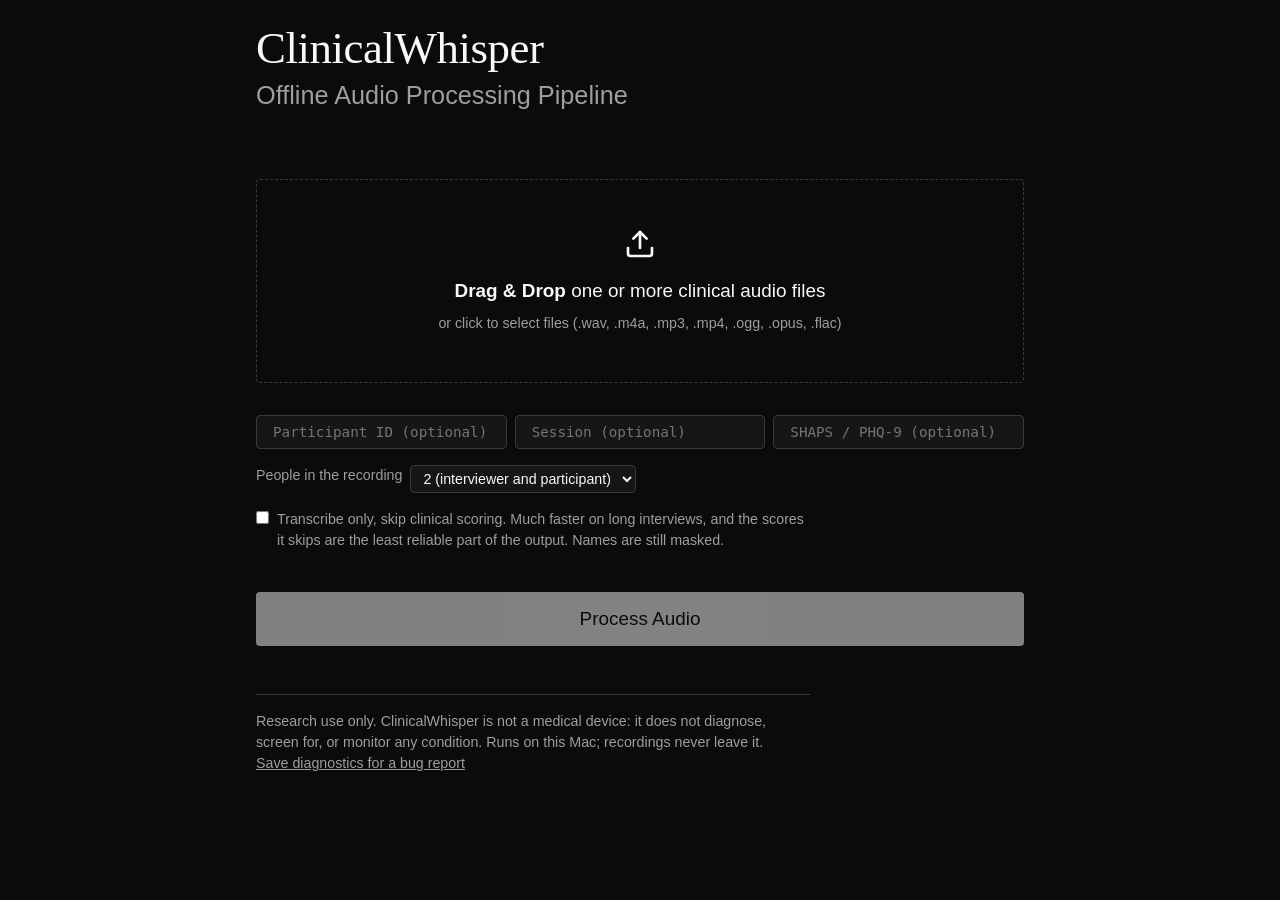
==== www/index.html @ d050a4d9 "feat: ClinicalWhisper 5.2.0 release build Data folder outside Documents, keep-awake, time estimate, " ====
<!DOCTYPE html>
<html lang="en">
<head>
    <meta charset="UTF-8">
    <meta name="viewport" content="width=device-width, initial-scale=1.0">
    <title>ClinicalWhisper</title>
    <!-- No remote font/CDN requests: this app must work fully offline, and a
         clinical tool should not phone out to Google while handling PHI.
         style.css falls back to system faces (Avenir Next, Didot, SFMono). -->
    <link rel="stylesheet" href="style.css">
</head>
<body>
    <div class="container">
        <header>
            <h1>ClinicalWhisper</h1>
            <p class="subtitle">Offline Audio Processing Pipeline</p>
        </header>

        <main>
            <div class="crash-notice hidden" id="crash-notice" role="alert">
                <p><strong>ClinicalWhisper stopped while processing last time</strong>
                    <span id="crash-stage"></span></p>
                <p class="crash-help">To report it, save diagnostics and email the zip. It holds logs and a description of this Mac, with file names removed; no audio or transcripts.</p>
                <div class="crash-actions">
                    <button class="btn-secondary save-diagnostics" id="btn-reveal-logs">Save diagnostics</button>
                    <button class="btn-clear" id="btn-dismiss-crash">Dismiss</button>
                </div>
            </div>
            <div class="crash-notice hidden" id="sync-notice" role="alert">
                <p><strong>Some results are in a folder that syncs to the cloud</strong></p>
                <p class="crash-help" id="sync-notice-text"></p>
            </div>
            <div class="crash-notice hidden" id="filevault-notice" role="alert">
                <p><strong>This Mac's disk is not encrypted</strong></p>
                <p class="crash-help">FileVault is off, so transcripts, results and audio copies are stored unencrypted. ClinicalWhisper does not encrypt files itself. Turn on FileVault in System Settings, Privacy &amp; Security, before processing identifiable recordings.</p>
            </div>
            <div class="panel">
                <div class="upload-zone" id="drop-zone">
                    <div class="upload-content">
                        <svg xmlns="http://www.w3.org/2000/svg" width="32" height="32" viewBox="0 0 24 24" fill="none" stroke="currentColor" stroke-width="2" stroke-linecap="round" stroke-linejoin="round">
                            <path d="M21 15v4a2 2 0 0 1-2 2H5a2 2 0 0 1-2-2v-4"></path>
                            <polyline points="17 8 12 3 7 8"></polyline>
                            <line x1="12" y1="3" x2="12" y2="15"></line>
                        </svg>
                        <p><strong>Drag &amp; Drop</strong> one or more clinical audio files</p>
                        <p class="text-sm">or click to select files (.wav, .m4a, .mp3, .mp4, .ogg, .opus, .flac)</p>
                    </div>
                    <input type="file" id="file-input" accept=".wav,.m4a,.mp3,.mp4,.ogg,.opus,.flac,.aac" multiple hidden>
                </div>

                <div class="selected-files hidden" id="file-info">
                    <div class="file-list-header">
                        <span id="file-count">0 files selected</span>
                        <button class="btn-clear" id="btn-clear">Clear all</button>
                    </div>
                    <ul class="file-list" id="file-list"></ul>
                </div>

                <div class="study-meta">
                    <input type="text" id="participant-id" placeholder="Participant ID (optional)" title="Leave blank to use each file's name as its participant ID.">
                    <input type="text" id="session-label" placeholder="Session (optional)">
                    <input type="text" id="criterion-score" placeholder="SHAPS / PHQ-9 (optional)">
                </div>

                <label class="option-row" for="num-speakers">
                    <span>People in the recording</span>
                    <select id="num-speakers">
                        <option value="2" selected>2 (interviewer and participant)</option>
                        <option value="3">3</option>
                        <option value="4">4</option>
                        <option value="">Not sure, or a group</option>
                    </select>
                </label>

                <label class="option-row">
                    <input type="checkbox" id="transcribe-only">
                    <span>Transcribe only, skip clinical scoring. Much faster on long
                        interviews, and the scores it skips are the least reliable part
                        of the output. Names are still masked.
                        <em id="transcribe-only-hint"></em></span>
                </label>

                <p class="text-sm estimate" id="estimate"></p>
                <button class="btn-primary" id="btn-process" disabled>Process Audio</button>
            </div>

            <div class="console-panel hidden" id="console-panel">
                <div class="console-header">
                    <span class="status-indicator processing" id="status-dot"></span>
                    <span id="status-text">Processing Pipeline...</span>
                    <span class="progress-count" id="progress-count"></span>
                    <button class="btn-cancel" id="btn-cancel">Stop</button>
                </div>
                <div class="stage-line"><span id="stage-label"></span><span id="stage-detail"></span></div>
                <div class="progress-track"><div class="progress-bar" id="progress-bar"></div></div>
                <div class="console-output" id="console-output"></div>
            </div>

            <div class="result-panel hidden" id="result-panel">
                <div class="result-header">
                    <h3>Clinical Analysis Results</h3>
                    <div class="export-group">
                        <span class="text-sm">Save as</span>
                        <button class="btn-secondary" data-fmt="csv">CSV</button>
                        <button class="btn-secondary" data-fmt="json">JSON</button>
                        <button class="btn-secondary" data-fmt="md">Report</button>
                        <button class="btn-secondary" id="btn-open-results">Open results folder</button>
                    </div>
                </div>

                <div class="result-tabs" id="result-tabs"></div>

                <div class="roles-bar hidden" id="roles-bar">
                    <span class="text-sm">Speakers:</span>
                    <span id="roles-summary" class="roles-summary"></span>
                    <label class="text-sm" for="interviewer-select">Interviewer:</label>
                    <select id="interviewer-select"></select>
                    <button class="btn-secondary" id="btn-swap-roles">Apply</button>
                </div>

                <div class="view-switch" id="view-switch">
                    <button class="view-btn active" data-view="scores">Measurements</button>
                    <button class="view-btn" data-view="transcript">Transcript</button>
                    <button class="view-btn" data-view="json">JSON</button>
                </div>

                <div id="view-scores" class="result-view">
                    <p class="text-sm scores-note hidden" id="scores-note">Clinical scores were not run for this
                        recording (Transcribe only). The numbers below are voice and timing measurements
                        taken directly from the audio.</p>
                    <div id="result-content" class="result-grid"></div>
                    <div id="impression-block"></div>
                </div>
                <div id="view-transcript" class="result-view hidden">
                    <pre class="text-block" id="transcript-content"></pre>
                </div>
                <div id="view-json" class="result-view hidden">
                    <pre class="text-block" id="json-content"></pre>
                </div>
            </div>
        </main>
        <footer class="intended-use">
            Research use only. ClinicalWhisper is not a medical device: it does not diagnose,
            screen for, or monitor any condition. Runs on this Mac; recordings never leave it.
            <span id="app-version"></span>
            <button class="link-button save-diagnostics" id="btn-save-diagnostics">Save diagnostics for a bug report</button>
        </footer>
    </div>

    <script src="script.js"></script>
</body>
</html>
---- www/style.css ----
/* Impeccable Design Language CSS */
/* Rules applied: OKLCH colors, 8px spatial grid, fluid typography (clamp), no bouncy motion, no AI gradients, minimal card nesting */

:root {
    /* Black & White Monochrome Palette */
    --color-bg: oklch(15% 0 0); /* very dark gray */
    --color-surface: oklch(20% 0 0);
    --color-border: oklch(35% 0 0);
    --color-text: oklch(98% 0 0); /* near white */
    --color-text-muted: oklch(70% 0 0);
    
    --color-primary: oklch(98% 0 0); /* white */
    --color-primary-hover: oklch(85% 0 0); /* light gray */
    --color-danger: oklch(60% 0.15 25); /* Muted red for errors */
    --color-success: oklch(80% 0 0); /* light gray for success */

    /* 8px Spatial Grid */
    --space-1: 0.25rem; /* 4px */
    --space-2: 0.5rem;  /* 8px */
    --space-3: 1rem;    /* 16px */
    --space-4: 1.5rem;  /* 24px */
    --space-5: 2rem;    /* 32px */
    --space-6: 3rem;    /* 48px */
    --space-8: 4rem;    /* 64px */

    /* Typography */
    --font-heading: 'Didot', 'Bodoni MT', 'Times New Roman', serif;
    --font-sans: 'Avenir Next', 'Avenir', -apple-system, BlinkMacSystemFont, sans-serif;
    --font-mono: 'JetBrains Mono', ui-monospace, SFMono-Regular, monospace;
    
    /* Fluid Type Scale using clamp */
    --text-sm: clamp(0.8rem, 0.17vw + 0.76rem, 0.89rem);
    --text-base: clamp(1rem, 0.34vw + 0.91rem, 1.19rem);
    --text-lg: clamp(1.25rem, 0.61vw + 1.1rem, 1.58rem);
    --text-xl: clamp(1.56rem, 1vw + 1.31rem, 2.11rem);
    --text-2xl: clamp(1.95rem, 1.56vw + 1.56rem, 2.81rem);

    /* Motion (Linear / ease-out only, no bounce) */
    --transition-fast: 150ms ease-out;
    --transition-base: 250ms ease-out;
}

* {
    box-sizing: border-box;
    margin: 0;
    padding: 0;
}

body {
    font-family: var(--font-sans);
    font-size: var(--text-base);
    color: var(--color-text);
    background-color: var(--color-bg);
    line-height: 1.5;
    -webkit-font-smoothing: antialiased;
    padding: var(--space-4) var(--space-3);
    /* Avoid excessive centering, keep content natural flow but bounded */
    max-width: 800px;
    margin: 0 auto;
}

/* Typography */
h1 {
    font-family: var(--font-heading);
    font-size: var(--text-2xl);
    font-weight: 400;
    line-height: 1.1;
    letter-spacing: -0.01em;
    margin-bottom: var(--space-1);
}

.subtitle {
    font-size: var(--text-lg);
    color: var(--color-text-muted);
    margin-bottom: var(--space-8);
    font-weight: 400;
}

/* Layout - No cards inside cards */
.panel {
    margin-bottom: var(--space-6);
}

/* Forms */
.form-group {
    margin-bottom: var(--space-5);
}

label {
    display: block;
    font-size: var(--text-sm);
    font-weight: 500;
    margin-bottom: var(--space-2);
}

input[type="text"],
input[type="password"] {
    width: 100%;
    padding: var(--space-3);
    font-size: var(--text-base);
    font-family: var(--font-mono);
    border: 1px solid var(--color-border);
    background-color: var(--color-surface);
    border-radius: 4px; /* Minimal radius */
    color: var(--color-text);
    transition: border-color var(--transition-fast), box-shadow var(--transition-fast);
}

input:focus {
    outline: none;
    border-color: var(--color-primary);
    box-shadow: 0 0 0 3px rgba(255, 255, 255, 0.2); /* White focus ring */
}

.help-text {
    display: block;
    font-size: var(--text-sm);
    color: var(--color-text-muted);
    margin-top: var(--space-1);
}

/* Upload Zone */
.upload-zone {
    border: 1px dashed var(--color-border);
    background-color: var(--color-bg);
    padding: var(--space-6) var(--space-4);
    text-align: center; /* Exception: logical for dropzones */
    border-radius: 4px;
    cursor: pointer;
    transition: background-color var(--transition-fast), border-color var(--transition-fast);
    margin-bottom: var(--space-5);
}

.upload-zone:hover, .upload-zone.dragover {
    background-color: var(--color-surface);
    border-color: var(--color-text-muted);
}

.upload-content p {
    margin-top: var(--space-2);
}

.upload-content strong {
    font-weight: 600;
}

.selected-file {
    display: flex;
    justify-content: space-between;
    align-items: center;
    padding: var(--space-3);
    background-color: var(--color-surface);
    border: 1px solid var(--color-border);
    border-radius: 4px;
    margin-bottom: var(--space-5);
    font-family: var(--font-mono);
    font-size: var(--text-sm);
}

.selected-file.hidden {
    display: none;
}

.btn-clear {
    background: none;
    border: none;
    color: var(--color-text-muted);
    cursor: pointer;
    font-size: var(--text-base);
    transition: color var(--transition-fast);
}

.btn-clear:hover {
    color: var(--color-danger);
}

/* Buttons */
.btn-primary {
    width: 100%;
    padding: var(--space-3);
    font-size: var(--text-base);
    font-weight: 500;
    color: var(--color-bg);
    background-color: var(--color-primary);
    border: none;
    border-radius: 4px;
    cursor: pointer;
    transition: background-color var(--transition-fast), transform var(--transition-fast), opacity var(--transition-fast);
}

.btn-primary:hover:not(:disabled) {
    background-color: var(--color-primary-hover);
}

.btn-primary:active:not(:disabled) {
    transform: translateY(1px); /* Linear transform, no bounce */
}

.btn-primary:disabled {
    opacity: 0.5;
    cursor: not-allowed;
}

/* Console Panel */
.console-panel {
    border-top: 1px solid var(--color-border);
    padding-top: var(--space-5);
}

.console-panel.hidden {
    display: none;
}

.console-header {
    display: flex;
    align-items: center;
    gap: var(--space-2);
    margin-bottom: var(--space-3);
    font-size: var(--text-sm);
    font-weight: 500;
}

.status-indicator {
    width: 8px;
    height: 8px;
    border-radius: 50%;
    background-color: var(--color-text-muted);
}

.status-indicator.processing {
    background-color: var(--color-primary);
    animation: pulse 2s ease-out infinite;
}

.status-indicator.success {
    background-color: var(--color-success);
}

.status-indicator.error {
    background-color: var(--color-danger);
}

@keyframes pulse {
    0% { opacity: 1; }
    50% { opacity: 0.5; }
    100% { opacity: 1; }
}

.console-output {
    background-color: var(--color-surface);
    border: 1px solid var(--color-border);
    border-radius: 4px;
    padding: var(--space-3);
    font-family: var(--font-mono);
    font-size: var(--text-sm);
    color: var(--color-text-muted);
    min-height: 120px;
    white-space: pre-wrap;
    overflow-y: auto;
}

/* Folder Selection */
.folder-select {
    display: flex;
    align-items: center;
    gap: var(--space-3);
    margin-bottom: var(--space-5);
}

.btn-secondary {
    padding: var(--space-2) var(--space-3);
    font-size: var(--text-sm);
    font-weight: 500;
    color: var(--color-text);
    background-color: transparent;
    border: 1px solid var(--color-border);
    border-radius: 4px;
    cursor: pointer;
    transition: background-color var(--transition-fast);
}

.btn-secondary:hover {
    background-color: var(--color-surface);
}

/* Results Panel */
.result-panel {
    margin-top: var(--space-5);
    padding: var(--space-4);
    background-color: var(--color-surface);
    border: 1px solid var(--color-border);
    border-radius: 4px;
}

.result-panel.hidden {
    display: none;
}

.result-panel h3 {
    margin-bottom: var(--space-4);
    font-size: var(--text-lg);
    font-family: var(--font-heading);
}

.result-grid {
    display: grid;
    grid-template-columns: repeat(auto-fill, minmax(200px, 1fr));
    gap: var(--space-3);
}

.result-item {
    display: flex;
    flex-direction: column;
}

/* Shown when a pipeline stage failed but the run still produced a CSV —
   the blank columns must not read as measured zeros. */
.result-warning {
    grid-column: 1 / -1;
    padding: var(--space-3);
    margin-bottom: var(--space-2);
    border-left: 3px solid #b45309;
    background: rgba(180, 83, 9, 0.08);
    font-size: var(--text-sm);
    line-height: 1.5;
    border-radius: 2px;
}

.result-label {
    font-size: var(--text-sm);
    color: var(--color-text-muted);
}

.result-val {
    font-size: var(--text-base);
    font-family: var(--font-mono);
    color: var(--color-text);
}

/* Utilities */
.text-sm {
    font-size: var(--text-sm);
    color: var(--color-text-muted);
}


/* ==========================================================================
   Batch processing, transcript/JSON views, and multi-format export
   ========================================================================== */

/* --- Selected file list --- */
.selected-files {
    background: var(--color-surface);
    border: 1px solid var(--color-border);
    border-radius: 4px;
    padding: var(--space-3);
    margin-bottom: var(--space-3);
}

.selected-files.hidden,
.result-view.hidden {
    display: none;
}

.file-list-header {
    display: flex;
    justify-content: space-between;
    align-items: center;
    margin-bottom: var(--space-2);
    font-size: var(--text-sm);
    color: var(--color-text-muted);
}

.file-list {
    list-style: none;
    max-height: 220px;
    overflow-y: auto;
}

.file-row {
    display: flex;
    align-items: center;
    gap: var(--space-3);
    padding: var(--space-2) 0;
    border-top: 1px solid var(--color-border);
    font-size: var(--text-sm);
}

.file-row-name {
    flex: 1;
    overflow: hidden;
    text-overflow: ellipsis;
    white-space: nowrap;
}

.file-row-size {
    color: var(--color-text-muted);
    font-family: var(--font-mono);
}

.btn-remove {
    background: none;
    border: none;
    color: var(--color-text-muted);
    cursor: pointer;
    font-size: var(--text-base);
    line-height: 1;
    padding: 0 var(--space-1);
    transition: color var(--transition-fast);
}

.btn-remove:hover { color: var(--color-text); }

/* --- Batch progress --- */
.progress-count {
    margin-left: auto;
    font-family: var(--font-mono);
    font-size: var(--text-sm);
    color: var(--color-text-muted);
}

.progress-track {
    height: 2px;
    background: var(--color-border);
    margin: var(--space-2) 0 var(--space-3);
}

.progress-bar {
    height: 100%;
    width: 0;
    background: var(--color-primary);
    transition: width var(--transition-base);
}

/* --- Result header and export --- */
.result-header {
    display: flex;
    justify-content: space-between;
    align-items: center;
    gap: var(--space-3);
    margin-bottom: var(--space-4);
    flex-wrap: wrap;
}

.result-header h3 {
    margin: 0;
    font-size: var(--text-lg);
    font-family: var(--font-heading);
}

.export-group {
    display: flex;
    align-items: center;
    gap: var(--space-2);
}

/* --- Per-file tabs (batches of 2+) --- */
.result-tabs {
    display: flex;
    gap: var(--space-1);
    overflow-x: auto;
    margin-bottom: var(--space-3);
}

.result-tab {
    background: none;
    border: 1px solid var(--color-border);
    border-radius: 3px;
    color: var(--color-text-muted);
    cursor: pointer;
    font-family: var(--font-sans);
    font-size: var(--text-sm);
    padding: var(--space-1) var(--space-3);
    white-space: nowrap;
    transition: all var(--transition-fast);
}

.result-tab:hover { color: var(--color-text); }

.result-tab.active {
    background: var(--color-surface);
    border-color: var(--color-text-muted);
    color: var(--color-text);
}

.result-tab.failed { border-color: var(--color-danger); }

/* --- Scores / Transcript / JSON switch --- */
.view-switch {
    display: flex;
    gap: var(--space-4);
    border-bottom: 1px solid var(--color-border);
    margin-bottom: var(--space-4);
}

.view-btn {
    background: none;
    border: none;
    border-bottom: 2px solid transparent;
    color: var(--color-text-muted);
    cursor: pointer;
    font-family: var(--font-sans);
    font-size: var(--text-sm);
    padding: var(--space-2) 0;
    transition: all var(--transition-fast);
}

.view-btn:hover { color: var(--color-text); }

.view-btn.active {
    color: var(--color-text);
    border-bottom-color: var(--color-text);
}

/* --- Transcript and JSON panes --- */
.text-block {
    background: var(--color-bg);
    border: 1px solid var(--color-border);
    border-radius: 3px;
    color: var(--color-text);
    font-family: var(--font-mono);
    font-size: var(--text-sm);
    line-height: 1.6;
    max-height: 420px;
    overflow: auto;
    padding: var(--space-3);
    white-space: pre-wrap;
    word-break: break-word;
}

/* --- Clinical narrative --- */
#impression-block h4 {
    font-family: var(--font-heading);
    font-size: var(--text-base);
    margin: var(--space-4) 0 var(--space-2);
}

.impression {
    color: var(--color-text-muted);
    font-size: var(--text-sm);
    line-height: 1.7;
}

.observations {
    color: var(--color-text-muted);
    font-size: var(--text-sm);
    line-height: 1.7;
    padding-left: var(--space-4);
}

/* --- Stop button, stage line, and speaker-role correction --- */
.btn-cancel {
    background: none;
    border: 1px solid var(--color-border);
    border-radius: 3px;
    color: var(--color-text-muted);
    cursor: pointer;
    font-family: var(--font-sans);
    font-size: var(--text-sm);
    margin-left: var(--space-2);
    padding: 2px var(--space-2);
    transition: all var(--transition-fast);
}

.btn-cancel:hover:not(:disabled) {
    border-color: var(--color-danger);
    color: var(--color-danger);
}

.btn-cancel:disabled { opacity: 0.4; cursor: not-allowed; }

.stage-line {
    display: flex;
    justify-content: space-between;
    font-family: var(--font-mono);
    font-size: var(--text-sm);
    color: var(--color-text-muted);
    margin-top: var(--space-2);
}

.roles-bar {
    display: flex;
    align-items: center;
    gap: var(--space-3);
    padding: var(--space-2) 0 var(--space-3);
    flex-wrap: wrap;
}

.roles-bar.hidden { display: none; }

.roles-summary {
    font-family: var(--font-mono);
    font-size: var(--text-sm);
    color: var(--color-text);
}

/* --- Optional study identifiers --- */
.study-meta {
    display: flex;
    gap: var(--space-2);
    margin-bottom: var(--space-3);
}

.study-meta input {
    flex: 1;
    padding: var(--space-2) var(--space-3);
    font-family: var(--font-mono);
    font-size: var(--text-sm);
}

/* Shown once after the previous session ended without a clean shutdown. */
.crash-notice {
    border: 1px solid var(--color-danger);
    border-radius: 8px;
    padding: var(--space-3);
    margin-bottom: var(--space-4);
    background: var(--color-surface);
}
.crash-notice.hidden { display: none; }
.crash-notice p { margin: 0 0 var(--space-2); }
.crash-notice .crash-help { color: var(--color-text-muted); font-size: var(--text-sm); }
.crash-actions { display: flex; gap: var(--space-2); }

/* Intended-use statement: plain text, always visible, not a badge. */
.intended-use {
    margin-top: var(--space-6);
    padding-top: var(--space-3);
    border-top: 1px solid var(--color-border);
    font-size: var(--text-sm);
    color: var(--color-text-muted);
    line-height: 1.5;
    max-width: 70ch;
}

/* Per-recording quality flags: things to check before trusting the numbers. */
.quality-block {
    grid-column: 1 / -1;
    padding: var(--space-3) 0;
    border-bottom: 1px solid var(--color-border);
    font-size: var(--text-sm);
    line-height: 1.5;
}
.quality-block h4 { margin: 0 0 var(--space-2); font-size: var(--text-sm); }
.quality-block ul { margin: 0; padding-left: 1.1em; color: var(--color-text-muted); }

/* Reliability shown under each LLM score, in words and numbers, not colour. */
.result-note {
    font-size: var(--text-sm);
    color: var(--color-text-muted);
    line-height: 1.4;
}
.result-item.unreliable .result-val { color: var(--color-text-muted); }

/* Run options sit with the study fields, above the primary button. */
.option-row {
    display: flex;
    gap: var(--space-2);
    align-items: flex-start;
    margin-bottom: var(--space-3);
    font-size: var(--text-sm);
    color: var(--color-text-muted);
    line-height: 1.45;
    max-width: 70ch;
}
.option-row input { margin-top: 0.15em; flex: none; }

.option-row select, #interviewer-select {
    font: inherit;
    font-size: var(--text-sm);
    color: var(--color-text);
    background: var(--color-surface);
    border: 1px solid var(--color-border);
    border-radius: 4px;
    padding: 4px 8px;
}

.estimate { margin: 0 0 var(--space-2); min-height: 1.2em; }

.link-button {
    background: none;
    border: none;
    padding: 0;
    font: inherit;
    color: var(--color-text-muted);
    text-decoration: underline;
    cursor: pointer;
}
.link-button:hover { color: var(--color-text); }
.link-button:focus-visible { outline: 2px solid var(--color-border); outline-offset: 2px; }

.scores-note { margin: 0 0 var(--space-3); color: var(--color-text-muted); max-width: 70ch; }
.scores-note.hidden { display: none; }
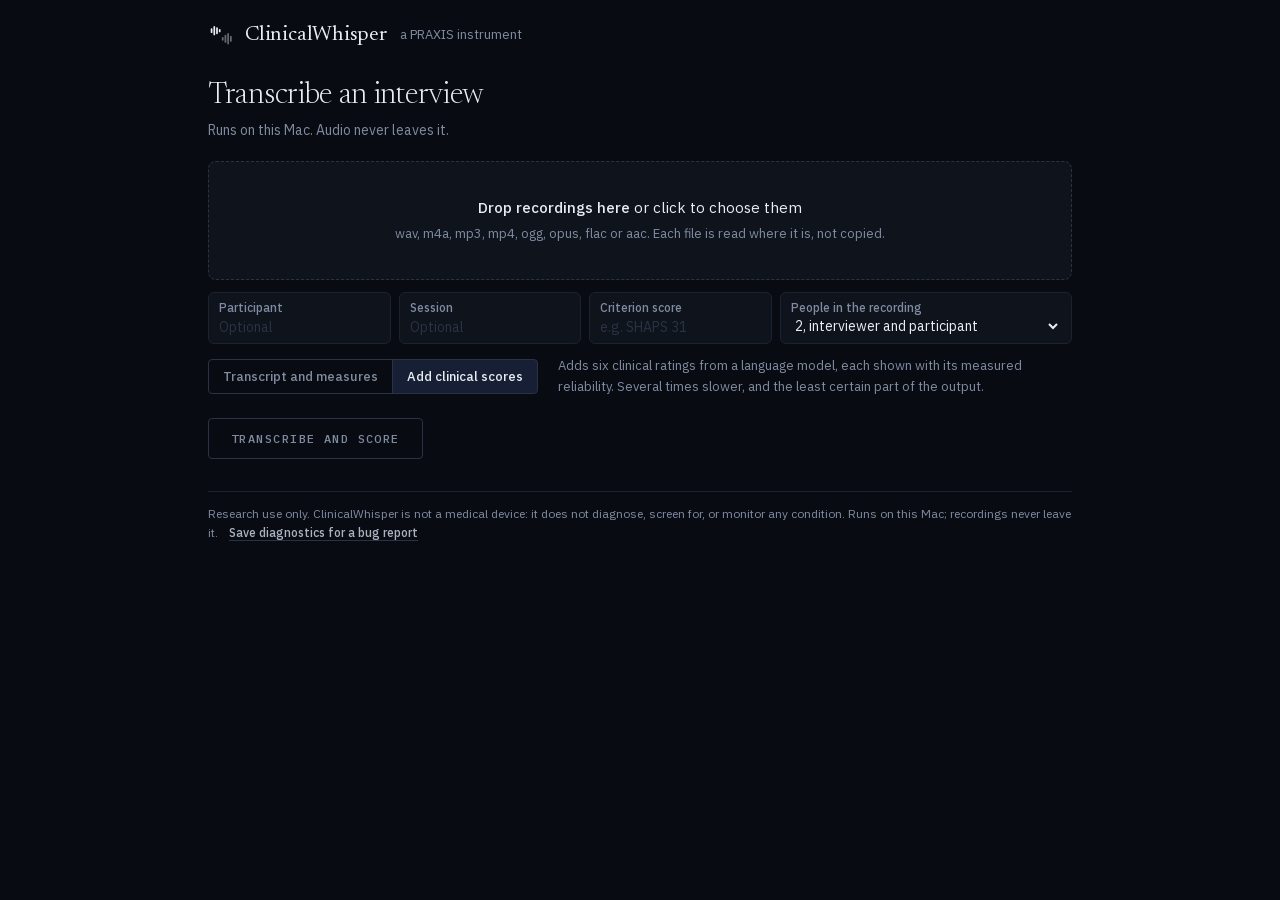
==== commit 4f207a97: "feat(gui): PRAXIS redesign of the app window The approved Sep 18 design: two-voices mark and dock ic" ====
--- a/www/index.html
+++ b/www/index.html
@@ -5,139 +5,175 @@
     <meta name="viewport" content="width=device-width, initial-scale=1.0">
     <title>ClinicalWhisper</title>
     <!-- No remote font/CDN requests: this app must work fully offline, and a
-         clinical tool should not phone out to Google while handling PHI.
-         style.css falls back to system faces (Avenir Next, Didot, SFMono). -->
+         clinical tool should not phone out while handling PHI. The PRAXIS
+         typefaces are bundled in fonts/. -->
+    <link rel="stylesheet" href="fonts.css">
     <link rel="stylesheet" href="style.css">
 </head>
 <body>
+    <svg width="0" height="0" style="position:absolute" aria-hidden="true">
+        <defs>
+            <!-- Two voices taking turns: the interviewer, then the participant. -->
+            <symbol id="cw-mark" viewBox="0 0 48 48"><rect x="5" y="11.5" width="3.2" height="9" rx="1.6" fill="currentColor"/><rect x="10" y="7.5" width="3.2" height="17" rx="1.6" fill="currentColor"/><rect x="15" y="9.5" width="3.2" height="13" rx="1.6" fill="currentColor"/><rect x="20" y="13.0" width="3.2" height="6" rx="1.6" fill="currentColor"/><rect x="25.6" y="27.5" width="3.2" height="7" rx="1.6" fill="currentColor" fill-opacity=".42"/><rect x="30.6" y="23.5" width="3.2" height="15" rx="1.6" fill="currentColor" fill-opacity=".42"/><rect x="35.6" y="20.5" width="3.2" height="21" rx="1.6" fill="currentColor" fill-opacity=".42"/><rect x="40.6" y="25.5" width="3.2" height="11" rx="1.6" fill="currentColor" fill-opacity=".42"/></symbol>
+        </defs>
+    </svg>
+
     <div class="container">
-        <header>
+        <header class="lockup">
+            <svg aria-hidden="true"><use href="#cw-mark"/></svg>
             <h1>ClinicalWhisper</h1>
-            <p class="subtitle">Offline Audio Processing Pipeline</p>
+            <small>a PRAXIS instrument</small>
         </header>
 
         <main>
-            <div class="crash-notice hidden" id="crash-notice" role="alert">
+            <div class="notice hidden" id="crash-notice" role="alert">
                 <p><strong>ClinicalWhisper stopped while processing last time</strong>
                     <span id="crash-stage"></span></p>
-                <p class="crash-help">To report it, save diagnostics and email the zip. It holds logs and a description of this Mac, with file names removed; no audio or transcripts.</p>
-                <div class="crash-actions">
-                    <button class="btn-secondary save-diagnostics" id="btn-reveal-logs">Save diagnostics</button>
-                    <button class="btn-clear" id="btn-dismiss-crash">Dismiss</button>
+                <p class="notice-help">To report it, save diagnostics and email the zip. It holds logs and a description of this Mac, with file names removed; no audio or transcripts.</p>
+                <div class="notice-actions">
+                    <button class="link-button save-diagnostics" id="btn-reveal-logs">Save diagnostics</button>
+                    <button class="link-button" id="btn-dismiss-crash">Dismiss</button>
                 </div>
             </div>
-            <div class="crash-notice hidden" id="sync-notice" role="alert">
+            <div class="notice hidden" id="sync-notice" role="alert">
                 <p><strong>Some results are in a folder that syncs to the cloud</strong></p>
-                <p class="crash-help" id="sync-notice-text"></p>
+                <p class="notice-help" id="sync-notice-text"></p>
             </div>
-            <div class="crash-notice hidden" id="filevault-notice" role="alert">
+            <div class="notice hidden" id="filevault-notice" role="alert">
                 <p><strong>This Mac's disk is not encrypted</strong></p>
-                <p class="crash-help">FileVault is off, so transcripts, results and audio copies are stored unencrypted. ClinicalWhisper does not encrypt files itself. Turn on FileVault in System Settings, Privacy &amp; Security, before processing identifiable recordings.</p>
+                <p class="notice-help">FileVault is off, so transcripts, results and audio copies are stored unencrypted. ClinicalWhisper does not encrypt files itself. Turn on FileVault in System Settings, Privacy &amp; Security, before processing identifiable recordings.</p>
             </div>
-            <div class="panel">
-                <div class="upload-zone" id="drop-zone">
-                    <div class="upload-content">
-                        <svg xmlns="http://www.w3.org/2000/svg" width="32" height="32" viewBox="0 0 24 24" fill="none" stroke="currentColor" stroke-width="2" stroke-linecap="round" stroke-linejoin="round">
-                            <path d="M21 15v4a2 2 0 0 1-2 2H5a2 2 0 0 1-2-2v-4"></path>
-                            <polyline points="17 8 12 3 7 8"></polyline>
-                            <line x1="12" y1="3" x2="12" y2="15"></line>
-                        </svg>
-                        <p><strong>Drag &amp; Drop</strong> one or more clinical audio files</p>
-                        <p class="text-sm">or click to select files (.wav, .m4a, .mp3, .mp4, .ogg, .opus, .flac)</p>
-                    </div>
+
+            <section class="start" id="start-panel">
+                <h2>Transcribe an interview</h2>
+                <p class="lead">Runs on this Mac. Audio never leaves it.</p>
+
+                <div class="drop" id="drop-zone" tabindex="0" role="button"
+                     aria-label="Choose recordings">
+                    <p><strong>Drop recordings here</strong> or click to choose them</p>
+                    <p class="text-sm">wav, m4a, mp3, mp4, ogg, opus, flac or aac. Each file is read where it is, not copied.</p>
                     <input type="file" id="file-input" accept=".wav,.m4a,.mp3,.mp4,.ogg,.opus,.flac,.aac" multiple hidden>
                 </div>
 
-                <div class="selected-files hidden" id="file-info">
-                    <div class="file-list-header">
+                <div class="selected hidden" id="file-info">
+                    <canvas class="wave" id="file-wave" aria-hidden="true"></canvas>
+                    <div class="selected-head">
                         <span id="file-count">0 files selected</span>
-                        <button class="btn-clear" id="btn-clear">Clear all</button>
+                        <button class="link-button" id="btn-clear">Clear all</button>
                     </div>
                     <ul class="file-list" id="file-list"></ul>
                 </div>
 
-                <div class="study-meta">
-                    <input type="text" id="participant-id" placeholder="Participant ID (optional)" title="Leave blank to use each file's name as its participant ID.">
-                    <input type="text" id="session-label" placeholder="Session (optional)">
-                    <input type="text" id="criterion-score" placeholder="SHAPS / PHQ-9 (optional)">
+                <div class="fields">
+                    <label class="field"><span class="k">Participant</span>
+                        <input type="text" id="participant-id" placeholder="Optional"
+                               title="Leave blank to use each file's name as its participant ID."></label>
+                    <label class="field"><span class="k">Session</span>
+                        <input type="text" id="session-label" placeholder="Optional"></label>
+                    <label class="field"><span class="k">Criterion score</span>
+                        <input type="text" id="criterion-score" placeholder="e.g. SHAPS 31"></label>
+                    <label class="field"><span class="k">People in the recording</span>
+                        <select id="num-speakers">
+                            <option value="2" selected>2, interviewer and participant</option>
+                            <option value="3">3</option>
+                            <option value="4">4</option>
+                            <option value="">Not sure, or a group</option>
+                        </select></label>
                 </div>
 
-                <label class="option-row" for="num-speakers">
-                    <span>People in the recording</span>
-                    <select id="num-speakers">
-                        <option value="2" selected>2 (interviewer and participant)</option>
-                        <option value="3">3</option>
-                        <option value="4">4</option>
-                        <option value="">Not sure, or a group</option>
-                    </select>
-                </label>
+                <!-- The checkbox is the state; the two buttons are how it is set. -->
+                <input type="checkbox" id="transcribe-only" hidden>
+                <div class="mode">
+                    <div class="seg" role="group" aria-label="What to produce">
+                        <button type="button" class="seg-btn" data-mode="transcript">Transcript and measures</button>
+                        <button type="button" class="seg-btn" data-mode="scored">Add clinical scores</button>
+                    </div>
+                    <p class="text-sm mode-help" id="mode-help"></p>
+                    <em class="text-sm" id="transcribe-only-hint"></em>
+                </div>
+                <p class="text-sm addon-note hidden" id="addon-note">
+                    <span id="addon-note-text">Clinical scoring isn't installed on this Mac,
+                        so recordings are transcribed only.</span>
+                    <button class="link-button" id="btn-install-scoring">Add clinical scoring…</button>
+                </p>
 
-                <label class="option-row">
-                    <input type="checkbox" id="transcribe-only">
-                    <span>Transcribe only, skip clinical scoring. Much faster on long
-                        interviews, and the scores it skips are the least reliable part
-                        of the output. Names are still masked.
-                        <em id="transcribe-only-hint"></em></span>
-                </label>
+                <div class="go">
+                    <button class="btn-primary" id="btn-process" disabled>Transcribe</button>
+                    <p class="text-sm estimate" id="estimate"></p>
+                </div>
+            </section>
 
-                <p class="text-sm estimate" id="estimate"></p>
-                <button class="btn-primary" id="btn-process" disabled>Process Audio</button>
-            </div>
+            <section class="progress hidden" id="console-panel">
+                <div class="eta">
+                    <b id="status-text">Starting</b>
+                    <span class="status-indicator processing" id="status-dot" aria-hidden="true"></span>
+                    <span class="text-sm" id="progress-count"></span>
+                    <button class="link-button" id="btn-cancel">Stop</button>
+                </div>
+                <ol class="stages" id="stages"></ol>
+                <div class="stage-line"><span id="stage-label"></span> <span id="stage-detail"></span></div>
+                <div class="progress-track" aria-hidden="true"><div class="progress-bar" id="progress-bar"></div></div>
+                <details class="log">
+                    <summary class="text-sm">Details</summary>
+                    <div class="console-output" id="console-output"></div>
+                </details>
+            </section>
 
-            <div class="console-panel hidden" id="console-panel">
-                <div class="console-header">
-                    <span class="status-indicator processing" id="status-dot"></span>
-                    <span id="status-text">Processing Pipeline...</span>
-                    <span class="progress-count" id="progress-count"></span>
-                    <button class="btn-cancel" id="btn-cancel">Stop</button>
-                </div>
-                <div class="stage-line"><span id="stage-label"></span><span id="stage-detail"></span></div>
-                <div class="progress-track"><div class="progress-bar" id="progress-bar"></div></div>
-                <div class="console-output" id="console-output"></div>
-            </div>
-
-            <div class="result-panel hidden" id="result-panel">
+            <section class="results hidden" id="result-panel">
                 <div class="result-header">
-                    <h3>Clinical Analysis Results</h3>
+                    <h2>Results</h2>
                     <div class="export-group">
                         <span class="text-sm">Save as</span>
-                        <button class="btn-secondary" data-fmt="csv">CSV</button>
-                        <button class="btn-secondary" data-fmt="json">JSON</button>
-                        <button class="btn-secondary" data-fmt="md">Report</button>
-                        <button class="btn-secondary" id="btn-open-results">Open results folder</button>
+                        <button class="link-button" data-fmt="csv">CSV</button>
+                        <button class="link-button" data-fmt="json">JSON</button>
+                        <button class="link-button" data-fmt="md">Report</button>
+                        <button class="link-button" id="btn-open-results">Open results folder</button>
                     </div>
                 </div>
 
                 <div class="result-tabs" id="result-tabs"></div>
 
-                <div class="roles-bar hidden" id="roles-bar">
-                    <span class="text-sm">Speakers:</span>
-                    <span id="roles-summary" class="roles-summary"></span>
-                    <label class="text-sm" for="interviewer-select">Interviewer:</label>
-                    <select id="interviewer-select"></select>
-                    <button class="btn-secondary" id="btn-swap-roles">Apply</button>
-                </div>
+                <details class="speakers-panel hidden" id="speakers-panel">
+                    <summary><span class="k">Speakers</span>
+                        <span id="roles-summary" class="roles-summary"></span>
+                        <span class="text-sm speakers-edit">Check the speakers</span></summary>
+                    <p class="text-sm speakers-help">Set each speaker's role, and give them a
+                        label if you like. Use codes such as P01 or Moderator A, not real
+                        names: labels appear in the transcript and in exports.</p>
+                    <div class="speakers-scroll">
+                        <table class="speakers-table">
+                            <thead><tr><th>Speaker</th><th>For example, says</th>
+                                <th>Role</th><th>Label</th></tr></thead>
+                            <tbody id="speakers-rows"></tbody>
+                        </table>
+                    </div>
+                    <div class="speakers-actions">
+                        <button class="btn-secondary" id="btn-swap-roles">Apply</button>
+                        <span class="text-sm" id="speakers-status"></span>
+                    </div>
+                    <audio id="sample-player" preload="none" hidden></audio>
+                </details>
 
-                <div class="view-switch" id="view-switch">
-                    <button class="view-btn active" data-view="scores">Measurements</button>
-                    <button class="view-btn" data-view="transcript">Transcript</button>
-                    <button class="view-btn" data-view="json">JSON</button>
+                <div class="view-switch" id="view-switch" role="tablist">
+                    <button class="view-btn active" data-view="scores" role="tab">Measurements</button>
+                    <button class="view-btn" data-view="transcript" role="tab">Transcript</button>
+                    <button class="view-btn" data-view="json" role="tab">JSON</button>
                 </div>
 
                 <div id="view-scores" class="result-view">
                     <p class="text-sm scores-note hidden" id="scores-note">Clinical scores were not run for this
-                        recording (Transcribe only). The numbers below are voice and timing measurements
-                        taken directly from the audio.</p>
+                        recording. The numbers below are voice and timing measurements taken directly
+                        from the audio.</p>
                     <div id="result-content" class="result-grid"></div>
                     <div id="impression-block"></div>
                 </div>
                 <div id="view-transcript" class="result-view hidden">
-                    <pre class="text-block" id="transcript-content"></pre>
+                    <div class="transcript" id="transcript-content"></div>
                 </div>
                 <div id="view-json" class="result-view hidden">
                     <pre class="text-block" id="json-content"></pre>
                 </div>
-            </div>
+            </section>
         </main>
         <footer class="intended-use">
             Research use only. ClinicalWhisper is not a medical device: it does not diagnose,
--- a/www/fonts.css
+++ b/www/fonts.css
@@ -0,0 +1,119 @@
+/* PRAXIS type, bundled so the app needs no network. SIL Open Font License (OFL.txt). */
+@font-face {
+  font-family: 'IBM Plex Mono';
+  font-style: normal;
+  font-weight: 400;
+  font-display: swap;
+  src: url(fonts/IBMPlexMono-latin-ext-7963a1.woff2) format('woff2');
+  unicode-range: U+0100-02BA, U+02BD-02C5, U+02C7-02CC, U+02CE-02D7, U+02DD-02FF, U+0304, U+0308, U+0329, U+1D00-1DBF, U+1E00-1E9F, U+1EF2-1EFF, U+2020, U+20A0-20AB, U+20AD-20C0, U+2113, U+2C60-2C7F, U+A720-A7FF;
+}
+@font-face {
+  font-family: 'IBM Plex Mono';
+  font-style: normal;
+  font-weight: 400;
+  font-display: swap;
+  src: url(fonts/IBMPlexMono-latin-bc87d8.woff2) format('woff2');
+  unicode-range: U+0000-00FF, U+0131, U+0152-0153, U+02BB-02BC, U+02C6, U+02DA, U+02DC, U+0304, U+0308, U+0329, U+2000-206F, U+20AC, U+2122, U+2191, U+2193, U+2212, U+2215, U+FEFF, U+FFFD;
+}
+@font-face {
+  font-family: 'IBM Plex Mono';
+  font-style: normal;
+  font-weight: 500;
+  font-display: swap;
+  src: url(fonts/IBMPlexMono-latin-ext-25040c.woff2) format('woff2');
+  unicode-range: U+0100-02BA, U+02BD-02C5, U+02C7-02CC, U+02CE-02D7, U+02DD-02FF, U+0304, U+0308, U+0329, U+1D00-1DBF, U+1E00-1E9F, U+1EF2-1EFF, U+2020, U+20A0-20AB, U+20AD-20C0, U+2113, U+2C60-2C7F, U+A720-A7FF;
+}
+@font-face {
+  font-family: 'IBM Plex Mono';
+  font-style: normal;
+  font-weight: 500;
+  font-display: swap;
+  src: url(fonts/IBMPlexMono-latin-a80b2c.woff2) format('woff2');
+  unicode-range: U+0000-00FF, U+0131, U+0152-0153, U+02BB-02BC, U+02C6, U+02DA, U+02DC, U+0304, U+0308, U+0329, U+2000-206F, U+20AC, U+2122, U+2191, U+2193, U+2212, U+2215, U+FEFF, U+FFFD;
+}
+@font-face {
+  font-family: 'IBM Plex Sans';
+  font-style: normal;
+  font-weight: 400;
+  font-stretch: 100%;
+  font-display: swap;
+  src: url(fonts/IBMPlexSans-latin-ext-effb1e.woff2) format('woff2');
+  unicode-range: U+0100-02BA, U+02BD-02C5, U+02C7-02CC, U+02CE-02D7, U+02DD-02FF, U+0304, U+0308, U+0329, U+1D00-1DBF, U+1E00-1E9F, U+1EF2-1EFF, U+2020, U+20A0-20AB, U+20AD-20C0, U+2113, U+2C60-2C7F, U+A720-A7FF;
+}
+@font-face {
+  font-family: 'IBM Plex Sans';
+  font-style: normal;
+  font-weight: 400;
+  font-stretch: 100%;
+  font-display: swap;
+  src: url(fonts/IBMPlexSans-latin-f66677.woff2) format('woff2');
+  unicode-range: U+0000-00FF, U+0131, U+0152-0153, U+02BB-02BC, U+02C6, U+02DA, U+02DC, U+0304, U+0308, U+0329, U+2000-206F, U+20AC, U+2122, U+2191, U+2193, U+2212, U+2215, U+FEFF, U+FFFD;
+}
+@font-face {
+  font-family: 'IBM Plex Sans';
+  font-style: normal;
+  font-weight: 500;
+  font-stretch: 100%;
+  font-display: swap;
+  src: url(fonts/IBMPlexSans-latin-ext-effb1e.woff2) format('woff2');
+  unicode-range: U+0100-02BA, U+02BD-02C5, U+02C7-02CC, U+02CE-02D7, U+02DD-02FF, U+0304, U+0308, U+0329, U+1D00-1DBF, U+1E00-1E9F, U+1EF2-1EFF, U+2020, U+20A0-20AB, U+20AD-20C0, U+2113, U+2C60-2C7F, U+A720-A7FF;
+}
+@font-face {
+  font-family: 'IBM Plex Sans';
+  font-style: normal;
+  font-weight: 500;
+  font-stretch: 100%;
+  font-display: swap;
+  src: url(fonts/IBMPlexSans-latin-f66677.woff2) format('woff2');
+  unicode-range: U+0000-00FF, U+0131, U+0152-0153, U+02BB-02BC, U+02C6, U+02DA, U+02DC, U+0304, U+0308, U+0329, U+2000-206F, U+20AC, U+2122, U+2191, U+2193, U+2212, U+2215, U+FEFF, U+FFFD;
+}
+@font-face {
+  font-family: 'IBM Plex Sans';
+  font-style: normal;
+  font-weight: 600;
+  font-stretch: 100%;
+  font-display: swap;
+  src: url(fonts/IBMPlexSans-latin-ext-effb1e.woff2) format('woff2');
+  unicode-range: U+0100-02BA, U+02BD-02C5, U+02C7-02CC, U+02CE-02D7, U+02DD-02FF, U+0304, U+0308, U+0329, U+1D00-1DBF, U+1E00-1E9F, U+1EF2-1EFF, U+2020, U+20A0-20AB, U+20AD-20C0, U+2113, U+2C60-2C7F, U+A720-A7FF;
+}
+@font-face {
+  font-family: 'IBM Plex Sans';
+  font-style: normal;
+  font-weight: 600;
+  font-stretch: 100%;
+  font-display: swap;
+  src: url(fonts/IBMPlexSans-latin-f66677.woff2) format('woff2');
+  unicode-range: U+0000-00FF, U+0131, U+0152-0153, U+02BB-02BC, U+02C6, U+02DA, U+02DC, U+0304, U+0308, U+0329, U+2000-206F, U+20AC, U+2122, U+2191, U+2193, U+2212, U+2215, U+FEFF, U+FFFD;
+}
+@font-face {
+  font-family: 'Newsreader';
+  font-style: normal;
+  font-weight: 300;
+  font-display: swap;
+  src: url(fonts/Newsreader-latin-ext-997f74.woff2) format('woff2');
+  unicode-range: U+0100-02BA, U+02BD-02C5, U+02C7-02CC, U+02CE-02D7, U+02DD-02FF, U+0304, U+0308, U+0329, U+1D00-1DBF, U+1E00-1E9F, U+1EF2-1EFF, U+2020, U+20A0-20AB, U+20AD-20C0, U+2113, U+2C60-2C7F, U+A720-A7FF;
+}
+@font-face {
+  font-family: 'Newsreader';
+  font-style: normal;
+  font-weight: 300;
+  font-display: swap;
+  src: url(fonts/Newsreader-latin-4aa9bb.woff2) format('woff2');
+  unicode-range: U+0000-00FF, U+0131, U+0152-0153, U+02BB-02BC, U+02C6, U+02DA, U+02DC, U+0304, U+0308, U+0329, U+2000-206F, U+20AC, U+2122, U+2191, U+2193, U+2212, U+2215, U+FEFF, U+FFFD;
+}
+@font-face {
+  font-family: 'Newsreader';
+  font-style: normal;
+  font-weight: 400;
+  font-display: swap;
+  src: url(fonts/Newsreader-latin-ext-997f74.woff2) format('woff2');
+  unicode-range: U+0100-02BA, U+02BD-02C5, U+02C7-02CC, U+02CE-02D7, U+02DD-02FF, U+0304, U+0308, U+0329, U+1D00-1DBF, U+1E00-1E9F, U+1EF2-1EFF, U+2020, U+20A0-20AB, U+20AD-20C0, U+2113, U+2C60-2C7F, U+A720-A7FF;
+}
+@font-face {
+  font-family: 'Newsreader';
+  font-style: normal;
+  font-weight: 400;
+  font-display: swap;
+  src: url(fonts/Newsreader-latin-4aa9bb.woff2) format('woff2');
+  unicode-range: U+0000-00FF, U+0131, U+0152-0153, U+02BB-02BC, U+02C6, U+02DA, U+02DC, U+0304, U+0308, U+0329, U+2000-206F, U+20AC, U+2122, U+2191, U+2193, U+2212, U+2215, U+FEFF, U+FFFD;
+}
--- a/www/style.css
+++ b/www/style.css
@@ -1,692 +1,372 @@
-/* Impeccable Design Language CSS */
-/* Rules applied: OKLCH colors, 8px spatial grid, fluid typography (clamp), no bouncy motion, no AI gradients, minimal card nesting */
+/* ClinicalWhisper: a PRAXIS instrument.
+ *
+ * The approved redesign (Sep 2026): the PRAXIS ground and ink, Newsreader
+ * for names and headings, IBM Plex Sans for everything read, Plex Mono only
+ * where a number is measured. Reliability is said in words and numbers, not
+ * colour; the one signal blue marks progress, links and the first speaker.
+ */
 
 :root {
-    /* Black & White Monochrome Palette */
-    --color-bg: oklch(15% 0 0); /* very dark gray */
-    --color-surface: oklch(20% 0 0);
-    --color-border: oklch(35% 0 0);
-    --color-text: oklch(98% 0 0); /* near white */
-    --color-text-muted: oklch(70% 0 0);
-    
-    --color-primary: oklch(98% 0 0); /* white */
-    --color-primary-hover: oklch(85% 0 0); /* light gray */
-    --color-danger: oklch(60% 0.15 25); /* Muted red for errors */
-    --color-success: oklch(80% 0 0); /* light gray for success */
-
-    /* 8px Spatial Grid */
-    --space-1: 0.25rem; /* 4px */
-    --space-2: 0.5rem;  /* 8px */
-    --space-3: 1rem;    /* 16px */
-    --space-4: 1.5rem;  /* 24px */
-    --space-5: 2rem;    /* 32px */
-    --space-6: 3rem;    /* 48px */
-    --space-8: 4rem;    /* 64px */
-
-    /* Typography */
-    --font-heading: 'Didot', 'Bodoni MT', 'Times New Roman', serif;
-    --font-sans: 'Avenir Next', 'Avenir', -apple-system, BlinkMacSystemFont, sans-serif;
-    --font-mono: 'JetBrains Mono', ui-monospace, SFMono-Regular, monospace;
-    
-    /* Fluid Type Scale using clamp */
-    --text-sm: clamp(0.8rem, 0.17vw + 0.76rem, 0.89rem);
-    --text-base: clamp(1rem, 0.34vw + 0.91rem, 1.19rem);
-    --text-lg: clamp(1.25rem, 0.61vw + 1.1rem, 1.58rem);
-    --text-xl: clamp(1.56rem, 1vw + 1.31rem, 2.11rem);
-    --text-2xl: clamp(1.95rem, 1.56vw + 1.56rem, 2.81rem);
-
-    /* Motion (Linear / ease-out only, no bounce) */
-    --transition-fast: 150ms ease-out;
-    --transition-base: 250ms ease-out;
-}
-
-* {
-    box-sizing: border-box;
+    color-scheme: dark;
+    --ground: #080B11;
+    --panel: #0E131C;
+    --line: #1C2330;
+    --line-strong: #2A3344;
+    --ink: #E9EDF4;
+    --muted: #7F8BA0;
+    --soft: #A9B3C3;
+    --accent: #6E9BFF;
+    --accent-dim: rgba(110, 155, 255, 0.14);
+    --spk2: #C4A6F2;
+
+    --serif: "Newsreader", "Iowan Old Style", Georgia, serif;
+    --sans: "IBM Plex Sans", -apple-system, "Segoe UI", sans-serif;
+    --mono: "IBM Plex Mono", "SF Mono", Menlo, monospace;
+
+    --text-sm: 13px;
+    --space-1: 4px;
+    --space-2: 8px;
+    --space-3: 12px;
+    --space-4: 20px;
+    --space-5: 32px;
+    --radius: 8px;
+
+    /* Older names still used by a few rules. */
+    --color-text: var(--ink);
+    --color-text-muted: var(--muted);
+    --color-border: var(--line-strong);
+    --font-mono: var(--mono);
+}
+
+* { box-sizing: border-box; }
+
+/* Every toggled element hides through this one rule. */
+.hidden { display: none !important; }
+
+body {
     margin: 0;
-    padding: 0;
-}
-
-body {
-    font-family: var(--font-sans);
-    font-size: var(--text-base);
-    color: var(--color-text);
-    background-color: var(--color-bg);
-    line-height: 1.5;
+    background: var(--ground);
+    color: var(--ink);
+    font: 15px/1.6 var(--sans);
     -webkit-font-smoothing: antialiased;
-    padding: var(--space-4) var(--space-3);
-    /* Avoid excessive centering, keep content natural flow but bounded */
-    max-width: 800px;
+}
+
+.container {
+    max-width: 920px;
     margin: 0 auto;
-}
-
-/* Typography */
-h1 {
-    font-family: var(--font-heading);
-    font-size: var(--text-2xl);
-    font-weight: 400;
-    line-height: 1.1;
-    letter-spacing: -0.01em;
-    margin-bottom: var(--space-1);
-}
-
-.subtitle {
-    font-size: var(--text-lg);
-    color: var(--color-text-muted);
-    margin-bottom: var(--space-8);
-    font-weight: 400;
-}
-
-/* Layout - No cards inside cards */
-.panel {
-    margin-bottom: var(--space-6);
-}
-
-/* Forms */
-.form-group {
-    margin-bottom: var(--space-5);
-}
-
-label {
-    display: block;
-    font-size: var(--text-sm);
-    font-weight: 500;
-    margin-bottom: var(--space-2);
-}
-
-input[type="text"],
-input[type="password"] {
-    width: 100%;
-    padding: var(--space-3);
-    font-size: var(--text-base);
-    font-family: var(--font-mono);
-    border: 1px solid var(--color-border);
-    background-color: var(--color-surface);
-    border-radius: 4px; /* Minimal radius */
-    color: var(--color-text);
-    transition: border-color var(--transition-fast), box-shadow var(--transition-fast);
-}
-
-input:focus {
-    outline: none;
-    border-color: var(--color-primary);
-    box-shadow: 0 0 0 3px rgba(255, 255, 255, 0.2); /* White focus ring */
-}
-
-.help-text {
-    display: block;
-    font-size: var(--text-sm);
-    color: var(--color-text-muted);
-    margin-top: var(--space-1);
-}
-
-/* Upload Zone */
-.upload-zone {
-    border: 1px dashed var(--color-border);
-    background-color: var(--color-bg);
-    padding: var(--space-6) var(--space-4);
-    text-align: center; /* Exception: logical for dropzones */
-    border-radius: 4px;
-    cursor: pointer;
-    transition: background-color var(--transition-fast), border-color var(--transition-fast);
-    margin-bottom: var(--space-5);
-}
-
-.upload-zone:hover, .upload-zone.dragover {
-    background-color: var(--color-surface);
-    border-color: var(--color-text-muted);
-}
-
-.upload-content p {
-    margin-top: var(--space-2);
-}
-
-.upload-content strong {
-    font-weight: 600;
-}
-
-.selected-file {
-    display: flex;
-    justify-content: space-between;
-    align-items: center;
-    padding: var(--space-3);
-    background-color: var(--color-surface);
-    border: 1px solid var(--color-border);
-    border-radius: 4px;
-    margin-bottom: var(--space-5);
-    font-family: var(--font-mono);
-    font-size: var(--text-sm);
-}
-
-.selected-file.hidden {
-    display: none;
-}
-
-.btn-clear {
-    background: none;
-    border: none;
-    color: var(--color-text-muted);
-    cursor: pointer;
-    font-size: var(--text-base);
-    transition: color var(--transition-fast);
-}
-
-.btn-clear:hover {
-    color: var(--color-danger);
-}
-
-/* Buttons */
-.btn-primary {
-    width: 100%;
-    padding: var(--space-3);
-    font-size: var(--text-base);
-    font-weight: 500;
-    color: var(--color-bg);
-    background-color: var(--color-primary);
-    border: none;
-    border-radius: 4px;
-    cursor: pointer;
-    transition: background-color var(--transition-fast), transform var(--transition-fast), opacity var(--transition-fast);
-}
-
-.btn-primary:hover:not(:disabled) {
-    background-color: var(--color-primary-hover);
-}
-
-.btn-primary:active:not(:disabled) {
-    transform: translateY(1px); /* Linear transform, no bounce */
-}
-
-.btn-primary:disabled {
-    opacity: 0.5;
-    cursor: not-allowed;
-}
-
-/* Console Panel */
-.console-panel {
-    border-top: 1px solid var(--color-border);
-    padding-top: var(--space-5);
-}
-
-.console-panel.hidden {
-    display: none;
-}
-
-.console-header {
-    display: flex;
-    align-items: center;
-    gap: var(--space-2);
-    margin-bottom: var(--space-3);
-    font-size: var(--text-sm);
-    font-weight: 500;
-}
-
-.status-indicator {
-    width: 8px;
-    height: 8px;
-    border-radius: 50%;
-    background-color: var(--color-text-muted);
-}
-
-.status-indicator.processing {
-    background-color: var(--color-primary);
-    animation: pulse 2s ease-out infinite;
-}
-
-.status-indicator.success {
-    background-color: var(--color-success);
-}
-
-.status-indicator.error {
-    background-color: var(--color-danger);
-}
-
-@keyframes pulse {
-    0% { opacity: 1; }
-    50% { opacity: 0.5; }
-    100% { opacity: 1; }
-}
-
-.console-output {
-    background-color: var(--color-surface);
-    border: 1px solid var(--color-border);
-    border-radius: 4px;
-    padding: var(--space-3);
-    font-family: var(--font-mono);
-    font-size: var(--text-sm);
-    color: var(--color-text-muted);
-    min-height: 120px;
-    white-space: pre-wrap;
-    overflow-y: auto;
-}
-
-/* Folder Selection */
-.folder-select {
-    display: flex;
-    align-items: center;
-    gap: var(--space-3);
-    margin-bottom: var(--space-5);
-}
-
-.btn-secondary {
-    padding: var(--space-2) var(--space-3);
-    font-size: var(--text-sm);
-    font-weight: 500;
-    color: var(--color-text);
-    background-color: transparent;
-    border: 1px solid var(--color-border);
-    border-radius: 4px;
-    cursor: pointer;
-    transition: background-color var(--transition-fast);
-}
-
-.btn-secondary:hover {
-    background-color: var(--color-surface);
-}
-
-/* Results Panel */
-.result-panel {
-    margin-top: var(--space-5);
-    padding: var(--space-4);
-    background-color: var(--color-surface);
-    border: 1px solid var(--color-border);
-    border-radius: 4px;
-}
-
-.result-panel.hidden {
-    display: none;
-}
-
-.result-panel h3 {
-    margin-bottom: var(--space-4);
-    font-size: var(--text-lg);
-    font-family: var(--font-heading);
-}
-
-.result-grid {
-    display: grid;
-    grid-template-columns: repeat(auto-fill, minmax(200px, 1fr));
-    gap: var(--space-3);
-}
-
-.result-item {
-    display: flex;
-    flex-direction: column;
-}
-
-/* Shown when a pipeline stage failed but the run still produced a CSV —
-   the blank columns must not read as measured zeros. */
-.result-warning {
-    grid-column: 1 / -1;
-    padding: var(--space-3);
-    margin-bottom: var(--space-2);
-    border-left: 3px solid #b45309;
-    background: rgba(180, 83, 9, 0.08);
-    font-size: var(--text-sm);
-    line-height: 1.5;
-    border-radius: 2px;
-}
-
-.result-label {
-    font-size: var(--text-sm);
-    color: var(--color-text-muted);
-}
-
-.result-val {
-    font-size: var(--text-base);
-    font-family: var(--font-mono);
-    color: var(--color-text);
-}
-
-/* Utilities */
-.text-sm {
-    font-size: var(--text-sm);
-    color: var(--color-text-muted);
-}
-
-
-/* ==========================================================================
-   Batch processing, transcript/JSON views, and multi-format export
-   ========================================================================== */
-
-/* --- Selected file list --- */
-.selected-files {
-    background: var(--color-surface);
-    border: 1px solid var(--color-border);
-    border-radius: 4px;
-    padding: var(--space-3);
-    margin-bottom: var(--space-3);
-}
-
-.selected-files.hidden,
-.result-view.hidden {
-    display: none;
-}
-
-.file-list-header {
-    display: flex;
-    justify-content: space-between;
-    align-items: center;
-    margin-bottom: var(--space-2);
-    font-size: var(--text-sm);
-    color: var(--color-text-muted);
-}
-
-.file-list {
-    list-style: none;
-    max-height: 220px;
-    overflow-y: auto;
-}
-
-.file-row {
-    display: flex;
-    align-items: center;
-    gap: var(--space-3);
-    padding: var(--space-2) 0;
-    border-top: 1px solid var(--color-border);
-    font-size: var(--text-sm);
-}
-
-.file-row-name {
-    flex: 1;
-    overflow: hidden;
-    text-overflow: ellipsis;
-    white-space: nowrap;
-}
-
-.file-row-size {
-    color: var(--color-text-muted);
-    font-family: var(--font-mono);
-}
-
-.btn-remove {
-    background: none;
-    border: none;
-    color: var(--color-text-muted);
-    cursor: pointer;
-    font-size: var(--text-base);
-    line-height: 1;
-    padding: 0 var(--space-1);
-    transition: color var(--transition-fast);
-}
-
-.btn-remove:hover { color: var(--color-text); }
-
-/* --- Batch progress --- */
-.progress-count {
-    margin-left: auto;
-    font-family: var(--font-mono);
-    font-size: var(--text-sm);
-    color: var(--color-text-muted);
-}
-
-.progress-track {
-    height: 2px;
-    background: var(--color-border);
-    margin: var(--space-2) 0 var(--space-3);
-}
-
-.progress-bar {
-    height: 100%;
-    width: 0;
-    background: var(--color-primary);
-    transition: width var(--transition-base);
-}
-
-/* --- Result header and export --- */
-.result-header {
-    display: flex;
-    justify-content: space-between;
-    align-items: center;
-    gap: var(--space-3);
-    margin-bottom: var(--space-4);
-    flex-wrap: wrap;
-}
-
-.result-header h3 {
-    margin: 0;
-    font-size: var(--text-lg);
-    font-family: var(--font-heading);
-}
-
-.export-group {
-    display: flex;
-    align-items: center;
-    gap: var(--space-2);
-}
-
-/* --- Per-file tabs (batches of 2+) --- */
-.result-tabs {
-    display: flex;
-    gap: var(--space-1);
-    overflow-x: auto;
-    margin-bottom: var(--space-3);
-}
-
-.result-tab {
-    background: none;
-    border: 1px solid var(--color-border);
-    border-radius: 3px;
-    color: var(--color-text-muted);
-    cursor: pointer;
-    font-family: var(--font-sans);
-    font-size: var(--text-sm);
-    padding: var(--space-1) var(--space-3);
-    white-space: nowrap;
-    transition: all var(--transition-fast);
-}
-
-.result-tab:hover { color: var(--color-text); }
-
-.result-tab.active {
-    background: var(--color-surface);
-    border-color: var(--color-text-muted);
-    color: var(--color-text);
-}
-
-.result-tab.failed { border-color: var(--color-danger); }
-
-/* --- Scores / Transcript / JSON switch --- */
-.view-switch {
-    display: flex;
-    gap: var(--space-4);
-    border-bottom: 1px solid var(--color-border);
-    margin-bottom: var(--space-4);
-}
-
-.view-btn {
-    background: none;
-    border: none;
-    border-bottom: 2px solid transparent;
-    color: var(--color-text-muted);
-    cursor: pointer;
-    font-family: var(--font-sans);
-    font-size: var(--text-sm);
-    padding: var(--space-2) 0;
-    transition: all var(--transition-fast);
-}
-
-.view-btn:hover { color: var(--color-text); }
-
-.view-btn.active {
-    color: var(--color-text);
-    border-bottom-color: var(--color-text);
-}
-
-/* --- Transcript and JSON panes --- */
-.text-block {
-    background: var(--color-bg);
-    border: 1px solid var(--color-border);
-    border-radius: 3px;
-    color: var(--color-text);
-    font-family: var(--font-mono);
-    font-size: var(--text-sm);
-    line-height: 1.6;
-    max-height: 420px;
-    overflow: auto;
-    padding: var(--space-3);
-    white-space: pre-wrap;
-    word-break: break-word;
-}
-
-/* --- Clinical narrative --- */
-#impression-block h4 {
-    font-family: var(--font-heading);
-    font-size: var(--text-base);
-    margin: var(--space-4) 0 var(--space-2);
-}
-
-.impression {
-    color: var(--color-text-muted);
-    font-size: var(--text-sm);
-    line-height: 1.7;
-}
-
-.observations {
-    color: var(--color-text-muted);
-    font-size: var(--text-sm);
-    line-height: 1.7;
-    padding-left: var(--space-4);
-}
-
-/* --- Stop button, stage line, and speaker-role correction --- */
-.btn-cancel {
-    background: none;
-    border: 1px solid var(--color-border);
-    border-radius: 3px;
-    color: var(--color-text-muted);
-    cursor: pointer;
-    font-family: var(--font-sans);
-    font-size: var(--text-sm);
-    margin-left: var(--space-2);
-    padding: 2px var(--space-2);
-    transition: all var(--transition-fast);
-}
-
-.btn-cancel:hover:not(:disabled) {
-    border-color: var(--color-danger);
-    color: var(--color-danger);
-}
-
-.btn-cancel:disabled { opacity: 0.4; cursor: not-allowed; }
-
-.stage-line {
-    display: flex;
-    justify-content: space-between;
-    font-family: var(--font-mono);
-    font-size: var(--text-sm);
-    color: var(--color-text-muted);
-    margin-top: var(--space-2);
-}
-
-.roles-bar {
-    display: flex;
-    align-items: center;
-    gap: var(--space-3);
-    padding: var(--space-2) 0 var(--space-3);
-    flex-wrap: wrap;
-}
-
-.roles-bar.hidden { display: none; }
-
-.roles-summary {
-    font-family: var(--font-mono);
-    font-size: var(--text-sm);
-    color: var(--color-text);
-}
-
-/* --- Optional study identifiers --- */
-.study-meta {
-    display: flex;
-    gap: var(--space-2);
-    margin-bottom: var(--space-3);
-}
-
-.study-meta input {
-    flex: 1;
-    padding: var(--space-2) var(--space-3);
-    font-family: var(--font-mono);
-    font-size: var(--text-sm);
-}
-
-/* Shown once after the previous session ended without a clean shutdown. */
-.crash-notice {
-    border: 1px solid var(--color-danger);
-    border-radius: 8px;
-    padding: var(--space-3);
-    margin-bottom: var(--space-4);
-    background: var(--color-surface);
-}
-.crash-notice.hidden { display: none; }
-.crash-notice p { margin: 0 0 var(--space-2); }
-.crash-notice .crash-help { color: var(--color-text-muted); font-size: var(--text-sm); }
-.crash-actions { display: flex; gap: var(--space-2); }
-
-/* Intended-use statement: plain text, always visible, not a badge. */
-.intended-use {
-    margin-top: var(--space-6);
-    padding-top: var(--space-3);
-    border-top: 1px solid var(--color-border);
-    font-size: var(--text-sm);
-    color: var(--color-text-muted);
-    line-height: 1.5;
-    max-width: 70ch;
-}
-
-/* Per-recording quality flags: things to check before trusting the numbers. */
-.quality-block {
-    grid-column: 1 / -1;
-    padding: var(--space-3) 0;
-    border-bottom: 1px solid var(--color-border);
-    font-size: var(--text-sm);
-    line-height: 1.5;
-}
-.quality-block h4 { margin: 0 0 var(--space-2); font-size: var(--text-sm); }
-.quality-block ul { margin: 0; padding-left: 1.1em; color: var(--color-text-muted); }
-
-/* Reliability shown under each LLM score, in words and numbers, not colour. */
-.result-note {
-    font-size: var(--text-sm);
-    color: var(--color-text-muted);
-    line-height: 1.4;
-}
-.result-item.unreliable .result-val { color: var(--color-text-muted); }
-
-/* Run options sit with the study fields, above the primary button. */
-.option-row {
-    display: flex;
-    gap: var(--space-2);
-    align-items: flex-start;
-    margin-bottom: var(--space-3);
-    font-size: var(--text-sm);
-    color: var(--color-text-muted);
-    line-height: 1.45;
-    max-width: 70ch;
-}
-.option-row input { margin-top: 0.15em; flex: none; }
-
-.option-row select, #interviewer-select {
-    font: inherit;
-    font-size: var(--text-sm);
-    color: var(--color-text);
-    background: var(--color-surface);
-    border: 1px solid var(--color-border);
-    border-radius: 4px;
-    padding: 4px 8px;
-}
-
-.estimate { margin: 0 0 var(--space-2); min-height: 1.2em; }
+    padding-inline: 28px;
+    padding-block: 22px 40px;
+    display: grid;
+    gap: var(--space-5);
+}
+
+h1, h2, h3, h4 { font-family: var(--serif); font-weight: 400; margin: 0; text-wrap: balance; }
+h2 { font-size: 30px; font-weight: 300; line-height: 1.1; letter-spacing: -0.01em; }
+h4 { font-size: 19px; line-height: 1.25; }
+p { margin: 0; }
+.text-sm { font-size: var(--text-sm); color: var(--muted); }
+.k { font: 500 12px var(--sans); color: var(--muted); }
+.data, .result-val, .spk-id, .spk-talk { font-family: var(--mono); font-variant-numeric: tabular-nums; }
+
+button { font: inherit; color: inherit; }
+:focus-visible { outline: 2px solid var(--accent); outline-offset: 2px; }
+
+/* ── Lockup ───────────────────────────────────────────────── */
+
+.lockup { display: flex; align-items: center; gap: 11px; }
+.lockup svg { width: 26px; height: 26px; color: var(--ink); flex: none; }
+.lockup h1 { font-size: 21px; line-height: 1; letter-spacing: -0.01em; }
+.lockup small { font-size: var(--text-sm); color: var(--muted); margin-left: 2px; }
+
+main { display: grid; gap: var(--space-5); }
+
+/* ── Plain controls ───────────────────────────────────────── */
 
 .link-button {
     background: none;
-    border: none;
+    border: 0;
     padding: 0;
-    font: inherit;
-    color: var(--color-text-muted);
+    font: 500 13px var(--sans);
+    color: var(--soft);
     text-decoration: underline;
+    text-decoration-color: var(--line-strong);
+    text-underline-offset: 3px;
     cursor: pointer;
 }
-.link-button:hover { color: var(--color-text); }
-.link-button:focus-visible { outline: 2px solid var(--color-border); outline-offset: 2px; }
-
-.scores-note { margin: 0 0 var(--space-3); color: var(--color-text-muted); max-width: 70ch; }
-.scores-note.hidden { display: none; }
+.link-button:hover { color: var(--ink); text-decoration-color: var(--muted); }
+.link-button:disabled { color: var(--line-strong); cursor: default; }
+
+.btn-primary {
+    font: 500 12px var(--mono);
+    letter-spacing: .12em;
+    text-transform: uppercase;
+    padding: 12px 22px;
+    border-radius: 4px;
+    border: 1px solid var(--ink);
+    background: var(--ink);
+    color: var(--ground);
+    cursor: pointer;
+}
+.btn-primary:disabled { background: transparent; color: var(--muted); border-color: var(--line-strong); cursor: default; }
+
+.btn-secondary {
+    font: 500 13px var(--sans);
+    padding: 7px 14px;
+    border-radius: 4px;
+    border: 1px solid var(--line-strong);
+    background: transparent;
+    color: var(--ink);
+    cursor: pointer;
+}
+.btn-secondary:hover { border-color: var(--muted); }
+.btn-secondary:disabled { color: var(--muted); }
+
+input[type="text"], select {
+    font: 14px var(--sans);
+    color: var(--ink);
+    background: transparent;
+    border: 0;
+    padding: 0;
+    width: 100%;
+    outline: none;
+}
+input::placeholder { color: var(--line-strong); }
+select option { background: var(--panel); }
+
+/* ── Notices: text under a rule, no coloured boxes ────────── */
+
+.notice { border-top: 1px solid var(--line-strong); padding-top: var(--space-3); display: grid; gap: var(--space-1); }
+.notice strong { font-weight: 500; }
+.notice-help { color: var(--soft); font-size: 14px; max-width: 70ch; }
+.notice-actions { display: flex; gap: var(--space-4); margin-top: var(--space-1); }
+
+/* ── Start ────────────────────────────────────────────────── */
+
+.start { display: grid; gap: var(--space-3); }
+.lead { color: var(--muted); font-size: 14px; margin-top: -6px; }
+
+.drop {
+    border: 1px dashed var(--line-strong);
+    border-radius: var(--radius);
+    background: var(--panel);
+    padding: 34px 20px;
+    text-align: center;
+    cursor: pointer;
+    display: grid;
+    gap: var(--space-1);
+    margin-top: var(--space-2);
+}
+.drop strong { font-weight: 500; }
+.drop:hover, .drop.dragover { border-color: var(--muted); }
+
+.selected {
+    border: 1px solid var(--line-strong);
+    border-radius: var(--radius);
+    background: var(--panel);
+    overflow: hidden;
+    margin-top: var(--space-2);
+}
+.wave { display: block; width: 100%; height: 60px; border-bottom: 1px solid var(--line); }
+.selected-head { display: flex; justify-content: space-between; align-items: baseline;
+    padding: 10px 14px 0; font-size: var(--text-sm); color: var(--muted); }
+.file-list { list-style: none; margin: 0; padding: 4px 14px 10px; }
+.file-row {
+    display: grid;
+    grid-template-columns: minmax(0, 1fr) auto auto auto auto;
+    gap: var(--space-3);
+    align-items: baseline;
+    padding: 6px 0;
+    border-bottom: 1px solid var(--line);
+}
+.file-row:last-child { border-bottom: 0; }
+.file-row-name { font-weight: 500; overflow-wrap: anywhere; }
+.file-row-edits { font-size: var(--text-sm); color: var(--soft); }
+.file-row-size { font: 12px var(--mono); color: var(--muted); }
+.btn-remove { background: none; border: 0; color: var(--muted); cursor: pointer; font-size: 16px; line-height: 1; padding: 0 2px; }
+.btn-remove:hover { color: var(--ink); }
+
+.file-editor { list-style: none; padding: var(--space-3) 0 var(--space-3); display: grid;
+    gap: var(--space-2); font-size: var(--text-sm); border-bottom: 1px solid var(--line); }
+.editor-player { width: 100%; height: 34px; }
+.editor-grid { display: grid; grid-template-columns: auto auto; gap: var(--space-2) var(--space-3);
+    align-items: center; justify-content: start; }
+.editor-grid input, .editor-skip input {
+    border-bottom: 1px solid var(--line-strong); padding: 2px 0; font: 13px var(--mono);
+}
+.editor-grid input { width: 9ch; margin-left: var(--space-2); }
+.editor-skip input { display: block; max-width: 44ch; margin-top: var(--space-1); }
+.editor-actions { display: flex; flex-wrap: wrap; gap: var(--space-4); align-items: center; }
+.editor-hint { color: var(--muted); }
+
+.fields { display: grid; grid-template-columns: repeat(3, minmax(0, 1fr)) minmax(0, 1.6fr); gap: var(--space-2); }
+.field {
+    border: 1px solid var(--line);
+    border-radius: 6px;
+    padding: 7px 10px;
+    background: var(--panel);
+    display: grid;
+    gap: 1px;
+    min-width: 0;
+    cursor: text;
+}
+.field:focus-within { border-color: var(--line-strong); }
+@media (max-width: 720px) { .fields { grid-template-columns: repeat(2, minmax(0, 1fr)); } }
+@media (max-width: 440px) { .fields { grid-template-columns: 1fr; } }
+
+.mode { display: flex; flex-wrap: wrap; align-items: center; gap: var(--space-2) var(--space-4); }
+.seg { display: inline-flex; border: 1px solid var(--line-strong); border-radius: 4px; overflow: hidden; }
+.seg-btn { background: none; border: 0; padding: 8px 14px; font: 500 13px var(--sans); color: var(--muted); cursor: pointer; }
+.seg-btn + .seg-btn { border-left: 1px solid var(--line-strong); }
+.seg-btn.on { background: var(--accent-dim); color: var(--ink); }
+.seg-btn:disabled { color: var(--line-strong); cursor: default; }
+.mode-help { max-width: 60ch; }
+#transcribe-only-hint { font-style: normal; color: var(--soft); }
+.addon-note { display: flex; flex-wrap: wrap; gap: var(--space-3); align-items: baseline; }
+
+.go { display: flex; flex-wrap: wrap; align-items: center; gap: var(--space-4); margin-top: var(--space-2); }
+.estimate { max-width: 52ch; }
+
+/* ── Progress ─────────────────────────────────────────────── */
+
+.progress { display: grid; gap: var(--space-3); border-top: 1px solid var(--line); padding-top: var(--space-4); }
+.eta { display: flex; align-items: baseline; gap: var(--space-3); flex-wrap: wrap; }
+.eta b { font: 300 28px/1.1 var(--serif); }
+.eta .link-button { margin-left: auto; }
+.status-indicator { width: 7px; height: 7px; border-radius: 50%; background: var(--line-strong); align-self: center; }
+.status-indicator.processing { background: var(--accent); animation: pulse 1.6s ease-in-out infinite; }
+.status-indicator.success { background: var(--soft); }
+.status-indicator.error { background: var(--ink); }
+@keyframes pulse { 50% { opacity: .35; } }
+@media (prefers-reduced-motion: reduce) { .status-indicator.processing { animation: none; } }
+
+.stages { list-style: none; margin: 0; padding: 0; display: grid; gap: 9px; }
+.stage { display: grid; grid-template-columns: 150px 1fr 64px; align-items: center; gap: 12px;
+    font-size: var(--text-sm); color: var(--muted); }
+.stage .bar { height: 3px; border-radius: 2px; background: var(--line); overflow: hidden; }
+.stage .bar i { display: block; height: 100%; width: 0; background: var(--accent); transition: width .4s; }
+.stage.done { color: var(--soft); }
+.stage.done .bar i { width: 100%; background: #3F5A94; }
+.stage.now { color: var(--ink); }
+.stage .t { text-align: right; font: 12px var(--mono); }
+.stage-line { font-size: var(--text-sm); color: var(--soft); min-height: 1.4em; }
+.progress-track { height: 2px; background: var(--line); border-radius: 1px; overflow: hidden; }
+.progress-bar { height: 100%; width: 0; background: var(--accent); transition: width .5s; }
+.log summary { cursor: pointer; width: max-content; }
+.console-output {
+    margin-top: var(--space-2);
+    font: 12px/1.55 var(--mono);
+    color: var(--muted);
+    white-space: pre-wrap;
+    max-height: 240px;
+    overflow-y: auto;
+    border-left: 1px solid var(--line);
+    padding-left: var(--space-3);
+}
+
+/* ── Results ──────────────────────────────────────────────── */
+
+.results { display: grid; gap: var(--space-4); border-top: 1px solid var(--line); padding-top: var(--space-4); }
+.result-header { display: flex; justify-content: space-between; align-items: baseline; flex-wrap: wrap; gap: var(--space-3); }
+.export-group { display: flex; flex-wrap: wrap; gap: var(--space-4); align-items: baseline; }
+
+.result-tabs { display: flex; flex-wrap: wrap; gap: var(--space-2); }
+.result-tabs:empty { display: none; }
+.result-tab { background: none; border: 1px solid var(--line); border-radius: 4px; padding: 5px 10px;
+    font-size: var(--text-sm); color: var(--muted); cursor: pointer; }
+.result-tab.active { color: var(--ink); border-color: var(--line-strong); }
+.result-tab.failed { text-decoration: line-through; }
+
+.view-switch { display: flex; gap: 22px; border-bottom: 1px solid var(--line); }
+.view-btn { background: none; border: 0; padding: 0 0 9px; font: 500 14px var(--sans); color: var(--muted); cursor: pointer; }
+.view-btn.active { color: var(--ink); box-shadow: inset 0 -1px 0 var(--accent); }
+
+/* Speakers */
+.speakers-panel summary { display: flex; align-items: baseline; gap: var(--space-3); flex-wrap: wrap; cursor: pointer; list-style: none; }
+.speakers-panel summary::-webkit-details-marker { display: none; }
+.roles-summary { font-size: 14px; color: var(--soft); }
+.speakers-edit { text-decoration: underline; text-decoration-color: var(--line-strong); text-underline-offset: 3px; }
+.speakers-help { max-width: 70ch; margin: var(--space-3) 0 var(--space-2); }
+.speakers-scroll { overflow-x: auto; }
+.speakers-table { border-collapse: collapse; width: 100%; font-size: 14px; }
+.speakers-table th { text-align: left; font: 500 12px var(--sans); color: var(--muted); padding: 0 var(--space-3) 6px 0; border-bottom: 1px solid var(--line); }
+.speakers-table td { padding: 10px var(--space-3) 10px 0; vertical-align: top; border-bottom: 1px solid var(--line); }
+.spk-id { white-space: nowrap; font-size: 13px; }
+.spk-id .who { font-family: var(--sans); font-weight: 500; }
+.spk-talk { display: block; color: var(--muted); font-size: 12px; }
+.spk-play { display: block; margin-top: 4px; }
+.spk-lines { max-width: 48ch; color: var(--soft); }
+.spk-lines p { margin: 0 0 var(--space-1); }
+.speakers-table select { width: auto; border-bottom: 1px solid var(--line-strong); padding: 2px 0; }
+.speakers-table input { width: 12ch; border-bottom: 1px solid var(--line-strong); padding: 2px 0; }
+.speakers-actions { display: flex; align-items: center; gap: var(--space-3); margin-top: var(--space-3); }
+.who-a, .turn .who.who-a { color: var(--accent); }
+.who-b, .turn .who.who-b { color: var(--spk2); }
+
+/* Measurements */
+.scores-note { max-width: 70ch; color: var(--soft); }
+.result-grid { display: grid; gap: var(--space-5); }
+.measure-group { display: grid; gap: var(--space-2); }
+.measure-group h4 { font-size: 18px; }
+.kv { display: grid; grid-template-columns: minmax(0, 1fr) auto; gap: 7px 16px; margin: 0; font-size: 14px; max-width: 560px; }
+.kv dt { color: var(--soft); }
+.kv dd { margin: 0; text-align: right; font-family: var(--mono); font-size: 13px; }
+
+.scores { width: 100%; max-width: 720px; border-collapse: collapse; font-size: 14px; }
+.scores th { font: 500 12px var(--sans); color: var(--muted); text-align: right; padding: 0 0 6px 16px; border-bottom: 1px solid var(--line); }
+.scores th:first-child, .scores td:first-child { text-align: left; padding-left: 0; }
+.scores td { padding: 9px 0 9px 16px; text-align: right; vertical-align: top; border-bottom: 1px solid var(--line); }
+.scores td.data { font-size: 13px; }
+.scores .weak td { color: var(--muted); }
+.scores .weak td span { display: block; font-size: 12px; margin-top: 2px; max-width: 46ch; }
+
+/* Words, not colour: warnings and flags sit under a rule. */
+.result-warning, .quality-block, .review-block {
+    border-top: 1px solid var(--line-strong);
+    padding-top: var(--space-3);
+    display: grid;
+    gap: var(--space-2);
+    font-size: 14px;
+}
+.result-warning strong { font-weight: 500; }
+.quality-block ul { margin: 0; padding-left: 1.2em; color: var(--soft); }
+.quality-block li { margin-bottom: var(--space-1); }
+
+.review-note { max-width: 75ch; }
+.review-list { margin: 0; padding-left: 1.4em; max-height: 26rem; overflow-y: auto; }
+.review-list li { margin-bottom: var(--space-3); }
+.review-head { font: 500 12px var(--mono); color: var(--soft); }
+.review-context { margin: var(--space-1) 0 0; color: var(--muted); font-size: var(--text-sm); }
+.review-text { margin: var(--space-1) 0 0; max-width: 75ch; }
+.review-text mark { background: none; color: var(--ink); text-decoration: underline; text-decoration-color: var(--accent); text-underline-offset: 3px; }
+
+#impression-block { display: grid; gap: var(--space-2); margin-top: var(--space-4); max-width: 75ch; }
+#impression-block:empty { display: none; }
+.impression { color: var(--soft); }
+.observations { margin: 0; padding-left: 1.2em; color: var(--soft); }
+
+/* Transcript */
+.transcript { display: grid; gap: 2px; }
+.mask-key { font-size: var(--text-sm); color: var(--muted); white-space: pre-wrap; margin: 0 0 var(--space-3);
+    border-left: 1px solid var(--line); padding-left: var(--space-3); }
+.turn { display: grid; grid-template-columns: 132px minmax(0, 1fr); gap: 14px; padding-block: 6px; }
+.turn .who { font: 500 13px var(--sans); color: var(--soft); overflow-wrap: anywhere; }
+.turn .who small { display: block; color: var(--muted); font: 11.5px var(--mono); }
+.turn p { line-height: 1.6; max-width: 72ch; }
+.turn .fill { color: var(--muted); }
+.turn .tag { font: 12.5px var(--mono); color: var(--muted); }
+@media (max-width: 560px) { .turn { grid-template-columns: 1fr; gap: 0; } }
+
+.text-block {
+    font: 12px/1.5 var(--mono);
+    color: var(--soft);
+    white-space: pre-wrap;
+    overflow-wrap: anywhere;
+    max-height: 560px;
+    overflow: auto;
+    margin: 0;
+}
+
+/* ── Footer ───────────────────────────────────────────────── */
+
+.intended-use { font-size: 12px; color: var(--muted); border-top: 1px solid var(--line); padding-top: var(--space-3); line-height: 1.6; }
+.intended-use .link-button { font-size: 12px; margin-left: var(--space-2); }
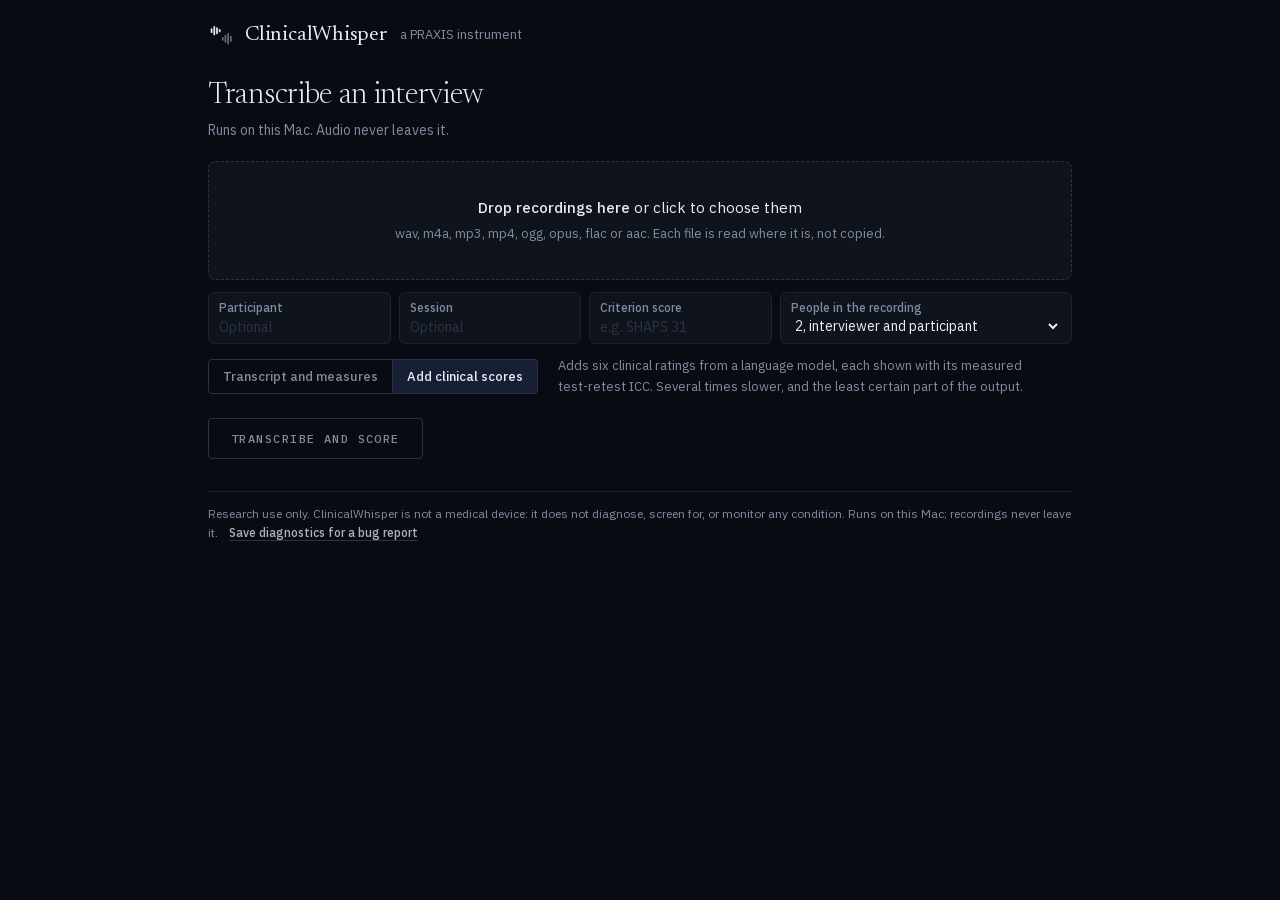
==== commit eeea3495: "feat: decide speaker roles from evidence, including group recordings speaker_roles.py combines remem" ====
--- a/www/index.html
+++ b/www/index.html
@@ -137,9 +137,15 @@
                     <summary><span class="k">Speakers</span>
                         <span id="roles-summary" class="roles-summary"></span>
                         <span class="text-sm speakers-edit">Check the speakers</span></summary>
+                    <p class="speakers-why" id="speakers-why"></p>
                     <p class="text-sm speakers-help">Set each speaker's role, and give them a
                         label if you like. Use codes such as P01 or Moderator A, not real
                         names: labels appear in the transcript and in exports.</p>
+                    <label class="text-sm speakers-mode">This recording is
+                        <select id="speakers-mode">
+                            <option value="interview">a one-to-one interview</option>
+                            <option value="group">a group (moderators and participants)</option>
+                        </select></label>
                     <div class="speakers-scroll">
                         <table class="speakers-table">
                             <thead><tr><th>Speaker</th><th>For example, says</th>
@@ -161,9 +167,10 @@
                 </div>
 
                 <div id="view-scores" class="result-view">
-                    <p class="text-sm scores-note hidden" id="scores-note">Clinical scores were not run for this
-                        recording. The numbers below are voice and timing measurements taken directly
-                        from the audio.</p>
+                    <p class="text-sm scores-note hidden" id="scores-note">Clinical scores, each shown with
+                        its test-retest ICC, were not run for this recording. The numbers below are voice
+                        and timing measurements taken directly from the audio, so they come out the same
+                        on every run.</p>
                     <div id="result-content" class="result-grid"></div>
                     <div id="impression-block"></div>
                 </div>
@@ -180,6 +187,8 @@
             screen for, or monitor any condition. Runs on this Mac; recordings never leave it.
             <span id="app-version"></span>
             <button class="link-button save-diagnostics" id="btn-save-diagnostics">Save diagnostics for a bug report</button>
+            <button class="link-button hidden" id="btn-install-addon">Install an add-on…</button>
+            <span class="text-sm" id="addon-status"></span>
         </footer>
     </div>
 
--- a/www/style.css
+++ b/www/style.css
@@ -370,3 +370,10 @@
 
 .intended-use { font-size: 12px; color: var(--muted); border-top: 1px solid var(--line); padding-top: var(--space-3); line-height: 1.6; }
 .intended-use .link-button { font-size: 12px; margin-left: var(--space-2); }
+
+.speakers-why { color: var(--ink); max-width: 70ch; margin-top: var(--space-3); }
+.speakers-why:empty { display: none; }
+.speakers-mode select { width: auto; border-bottom: 1px solid var(--line-strong); margin-left: var(--space-1); }
+.spk-why { display: block; font: 11.5px var(--sans); color: var(--muted); max-width: 26ch; margin-top: 2px; white-space: normal; }
+.spk-remember { display: flex; gap: 6px; align-items: center; margin-top: 6px; white-space: nowrap; }
+.spk-remember input { width: auto; }
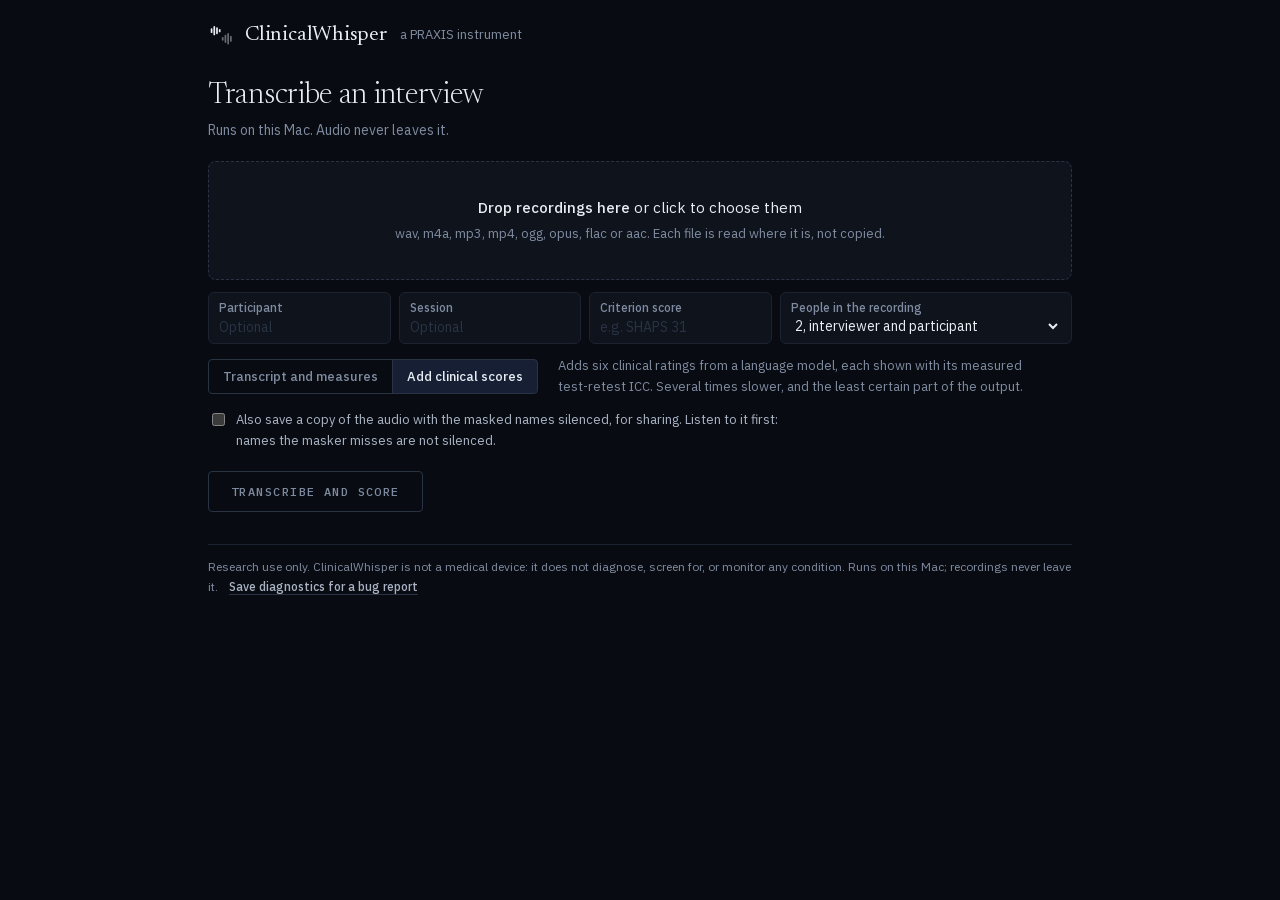
==== commit 9b57e44d: "feat: silence masked names in a copy of the audio Original words are kept in memory only long enough" ====
--- a/www/index.html
+++ b/www/index.html
@@ -91,6 +91,11 @@
                     <p class="text-sm mode-help" id="mode-help"></p>
                     <em class="text-sm" id="transcribe-only-hint"></em>
                 </div>
+                <label class="option-row text-sm">
+                    <input type="checkbox" id="silence-names">
+                    Also save a copy of the audio with the masked names silenced, for sharing.
+                    Listen to it first: names the masker misses are not silenced.
+                </label>
                 <p class="text-sm addon-note hidden" id="addon-note">
                     <span id="addon-note-text">Clinical scoring isn't installed on this Mac,
                         so recordings are transcribed only.</span>
--- a/www/style.css
+++ b/www/style.css
@@ -377,3 +377,11 @@
 .spk-why { display: block; font: 11.5px var(--sans); color: var(--muted); max-width: 26ch; margin-top: 2px; white-space: normal; }
 .spk-remember { display: flex; gap: 6px; align-items: center; margin-top: 6px; white-space: nowrap; }
 .spk-remember input { width: auto; }
+.scores .quote { display: block; font-size: 12px; color: var(--soft); margin-top: 2px; max-width: 52ch; font-style: italic; }
+.editor-wave { display: block; width: 100%; height: 72px; cursor: crosshair; touch-action: none;
+    border: 1px solid var(--line); border-radius: 4px; background: var(--ground); }
+.file-editor input { font: 13px var(--mono); color: var(--ink); background: transparent; border: 0;
+    border-bottom: 1px solid var(--line-strong); padding: 2px 0; outline: none; }
+.file-editor input:focus { border-bottom-color: var(--muted); }
+.option-row { display: flex; gap: var(--space-2); align-items: flex-start; max-width: 72ch; color: var(--soft); }
+.option-row input { margin-top: 3px; }
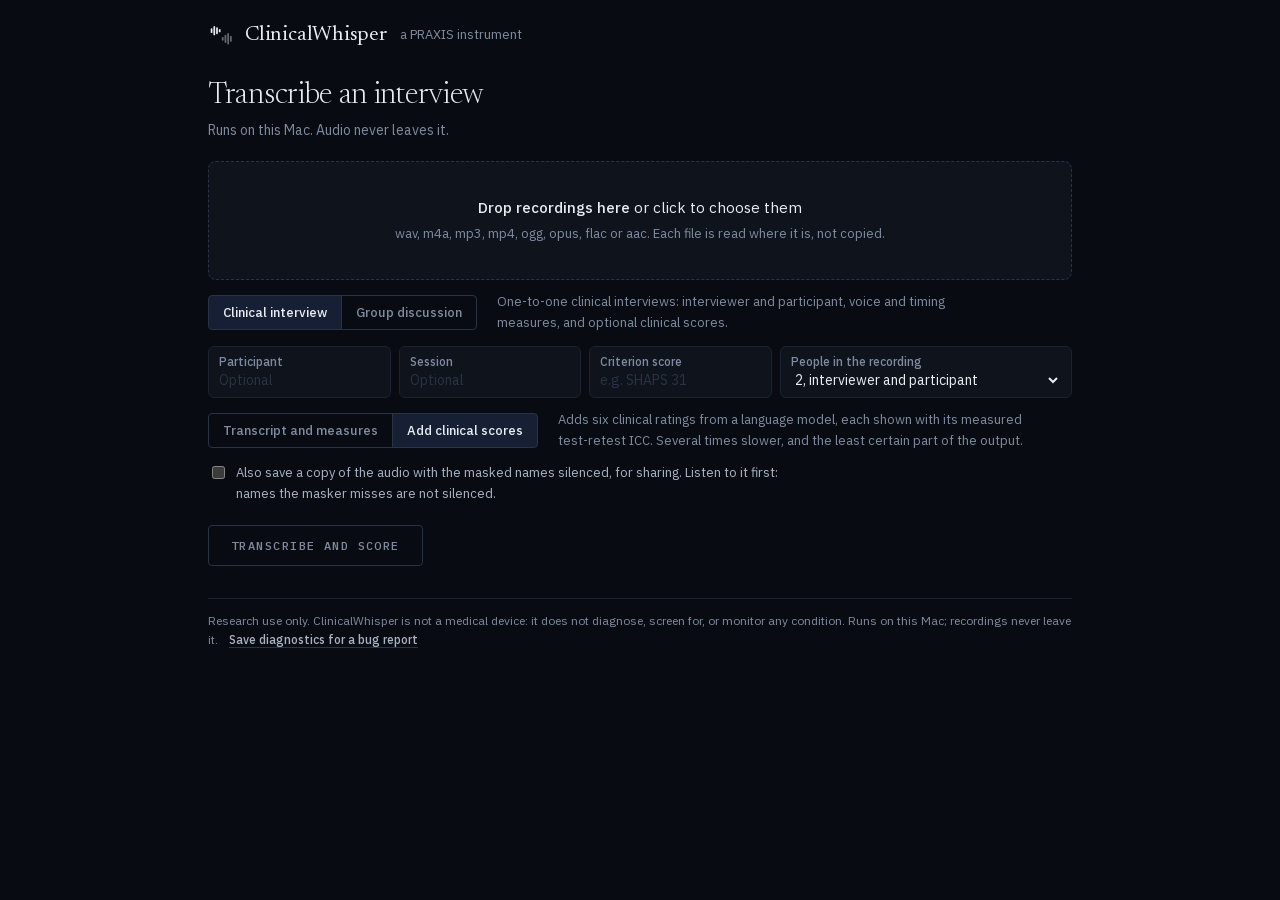
==== commit 084e5e3c: "feat(workflow): Group discussion mode with crosstalk marks and voice-checked speaker labels - start-" ====
--- a/www/index.html
+++ b/www/index.html
@@ -45,7 +45,7 @@
             </div>
 
             <section class="start" id="start-panel">
-                <h2>Transcribe an interview</h2>
+                <h2 id="start-title">Transcribe an interview</h2>
                 <p class="lead">Runs on this Mac. Audio never leaves it.</p>
 
                 <div class="drop" id="drop-zone" tabindex="0" role="button"
@@ -64,13 +64,23 @@
                     <ul class="file-list" id="file-list"></ul>
                 </div>
 
+                <!-- Recording type: the hidden input is the state; the buttons set it. -->
+                <input type="hidden" id="recording-type" value="interview">
+                <div class="mode rtype">
+                    <div class="seg" role="group" aria-label="Recording type">
+                        <button type="button" class="seg-btn rtype-btn" data-rtype="interview">Clinical interview</button>
+                        <button type="button" class="seg-btn rtype-btn" data-rtype="group">Group discussion</button>
+                    </div>
+                    <p class="text-sm mode-help" id="rtype-help"></p>
+                </div>
+
                 <div class="fields">
-                    <label class="field"><span class="k">Participant</span>
+                    <label class="field"><span class="k" id="participant-label">Participant</span>
                         <input type="text" id="participant-id" placeholder="Optional"
                                title="Leave blank to use each file's name as its participant ID."></label>
                     <label class="field"><span class="k">Session</span>
                         <input type="text" id="session-label" placeholder="Optional"></label>
-                    <label class="field"><span class="k">Criterion score</span>
+                    <label class="field" id="criterion-field"><span class="k">Criterion score</span>
                         <input type="text" id="criterion-score" placeholder="e.g. SHAPS 31"></label>
                     <label class="field"><span class="k">People in the recording</span>
                         <select id="num-speakers">
@@ -83,7 +93,7 @@
 
                 <!-- The checkbox is the state; the two buttons are how it is set. -->
                 <input type="checkbox" id="transcribe-only" hidden>
-                <div class="mode">
+                <div class="mode" id="produce-mode">
                     <div class="seg" role="group" aria-label="What to produce">
                         <button type="button" class="seg-btn" data-mode="transcript">Transcript and measures</button>
                         <button type="button" class="seg-btn" data-mode="scored">Add clinical scores</button>
@@ -91,6 +101,11 @@
                     <p class="text-sm mode-help" id="mode-help"></p>
                     <em class="text-sm" id="transcribe-only-hint"></em>
                 </div>
+                <label class="option-row text-sm hidden" id="group-flags-row">
+                    <input type="checkbox" id="group-risk-flags">
+                    Also mark risk language (self-harm, abuse, crisis words) for review.
+                    Off by default in group discussions.
+                </label>
                 <label class="option-row text-sm">
                     <input type="checkbox" id="silence-names">
                     Also save a copy of the audio with the masked names silenced, for sharing.
